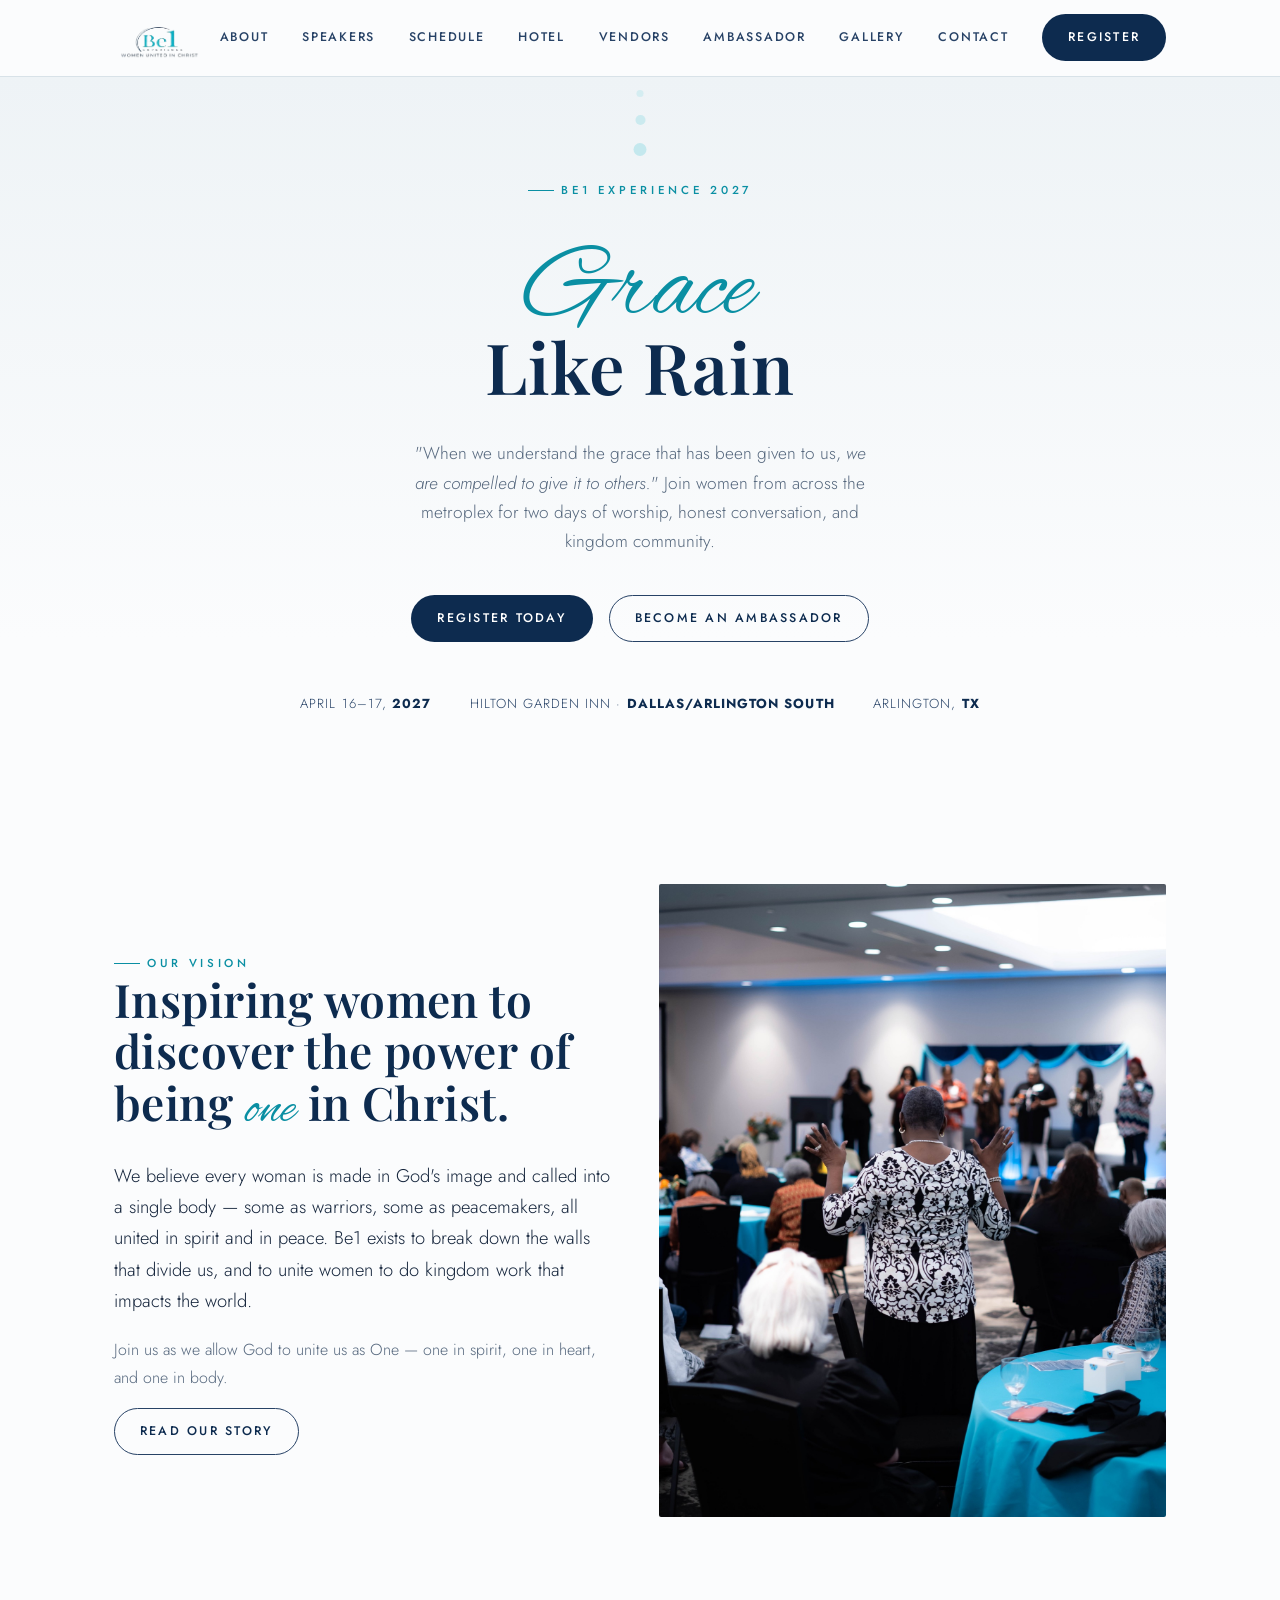
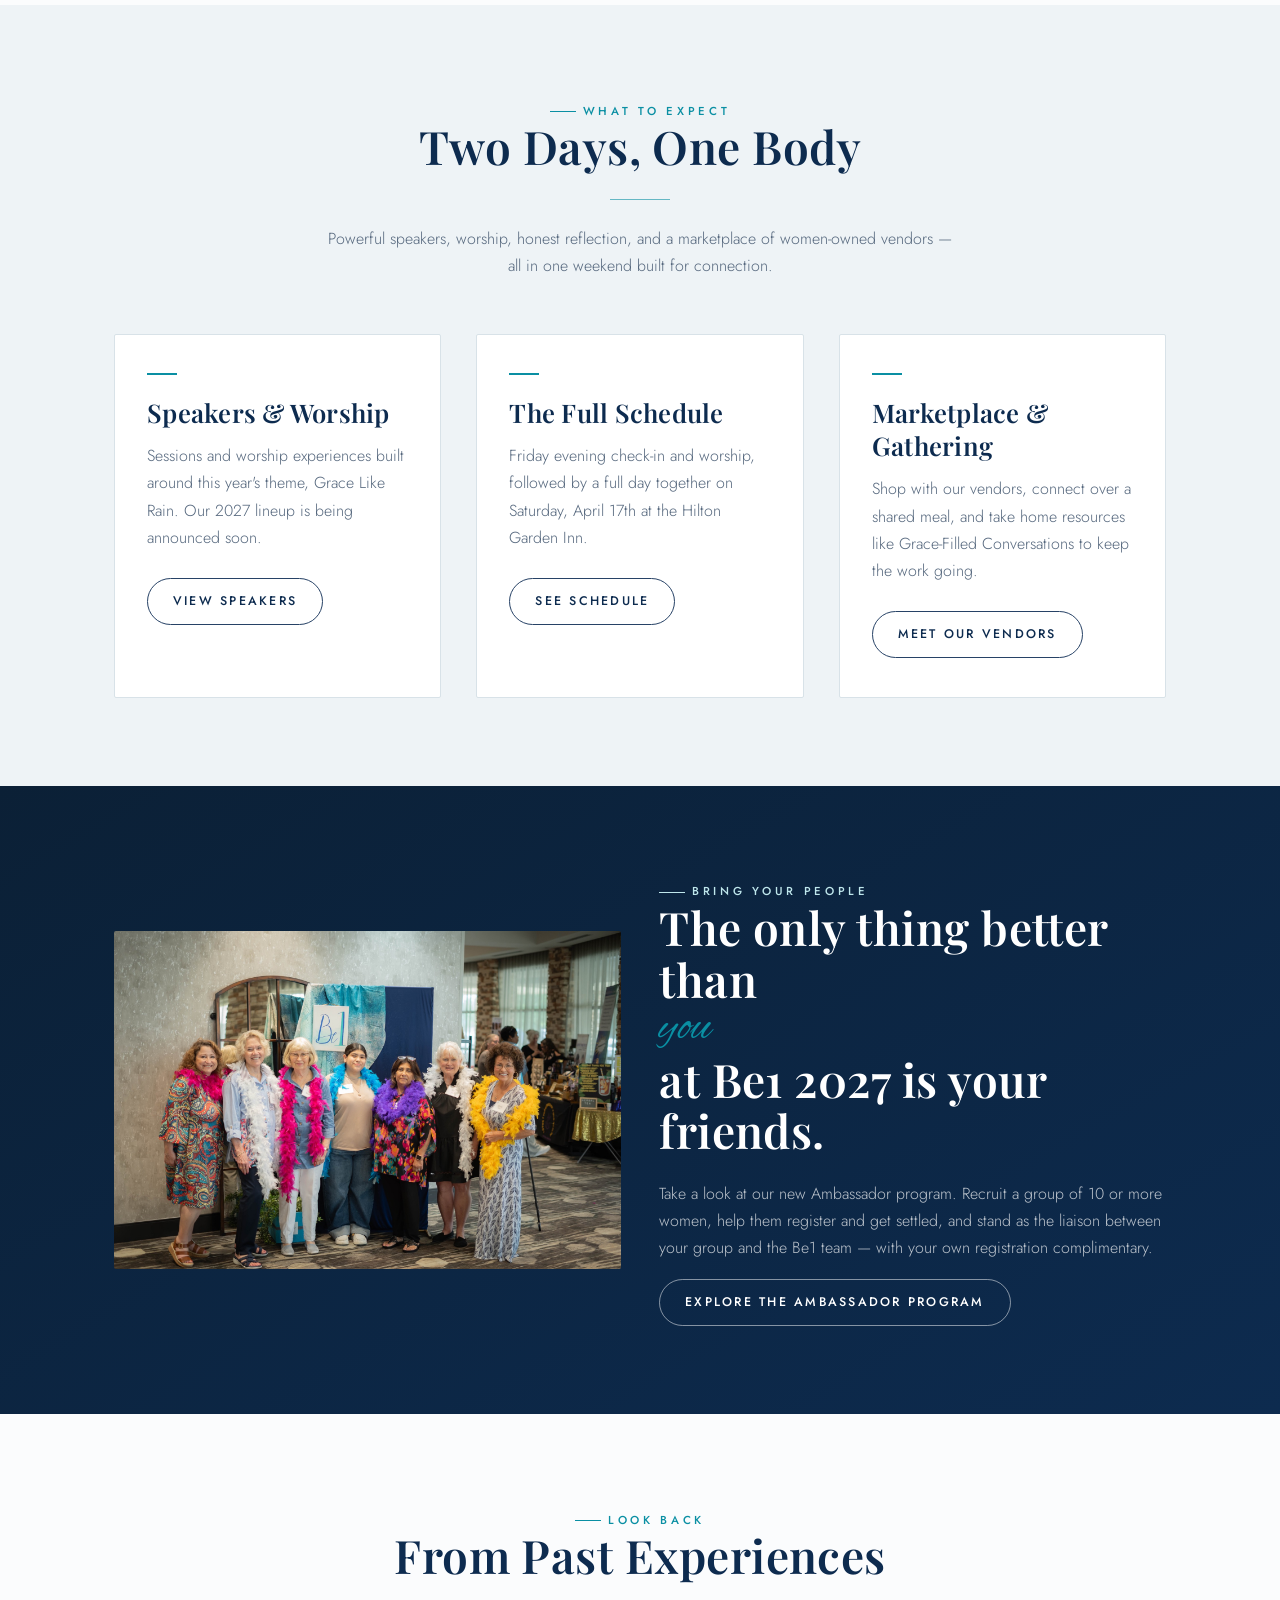
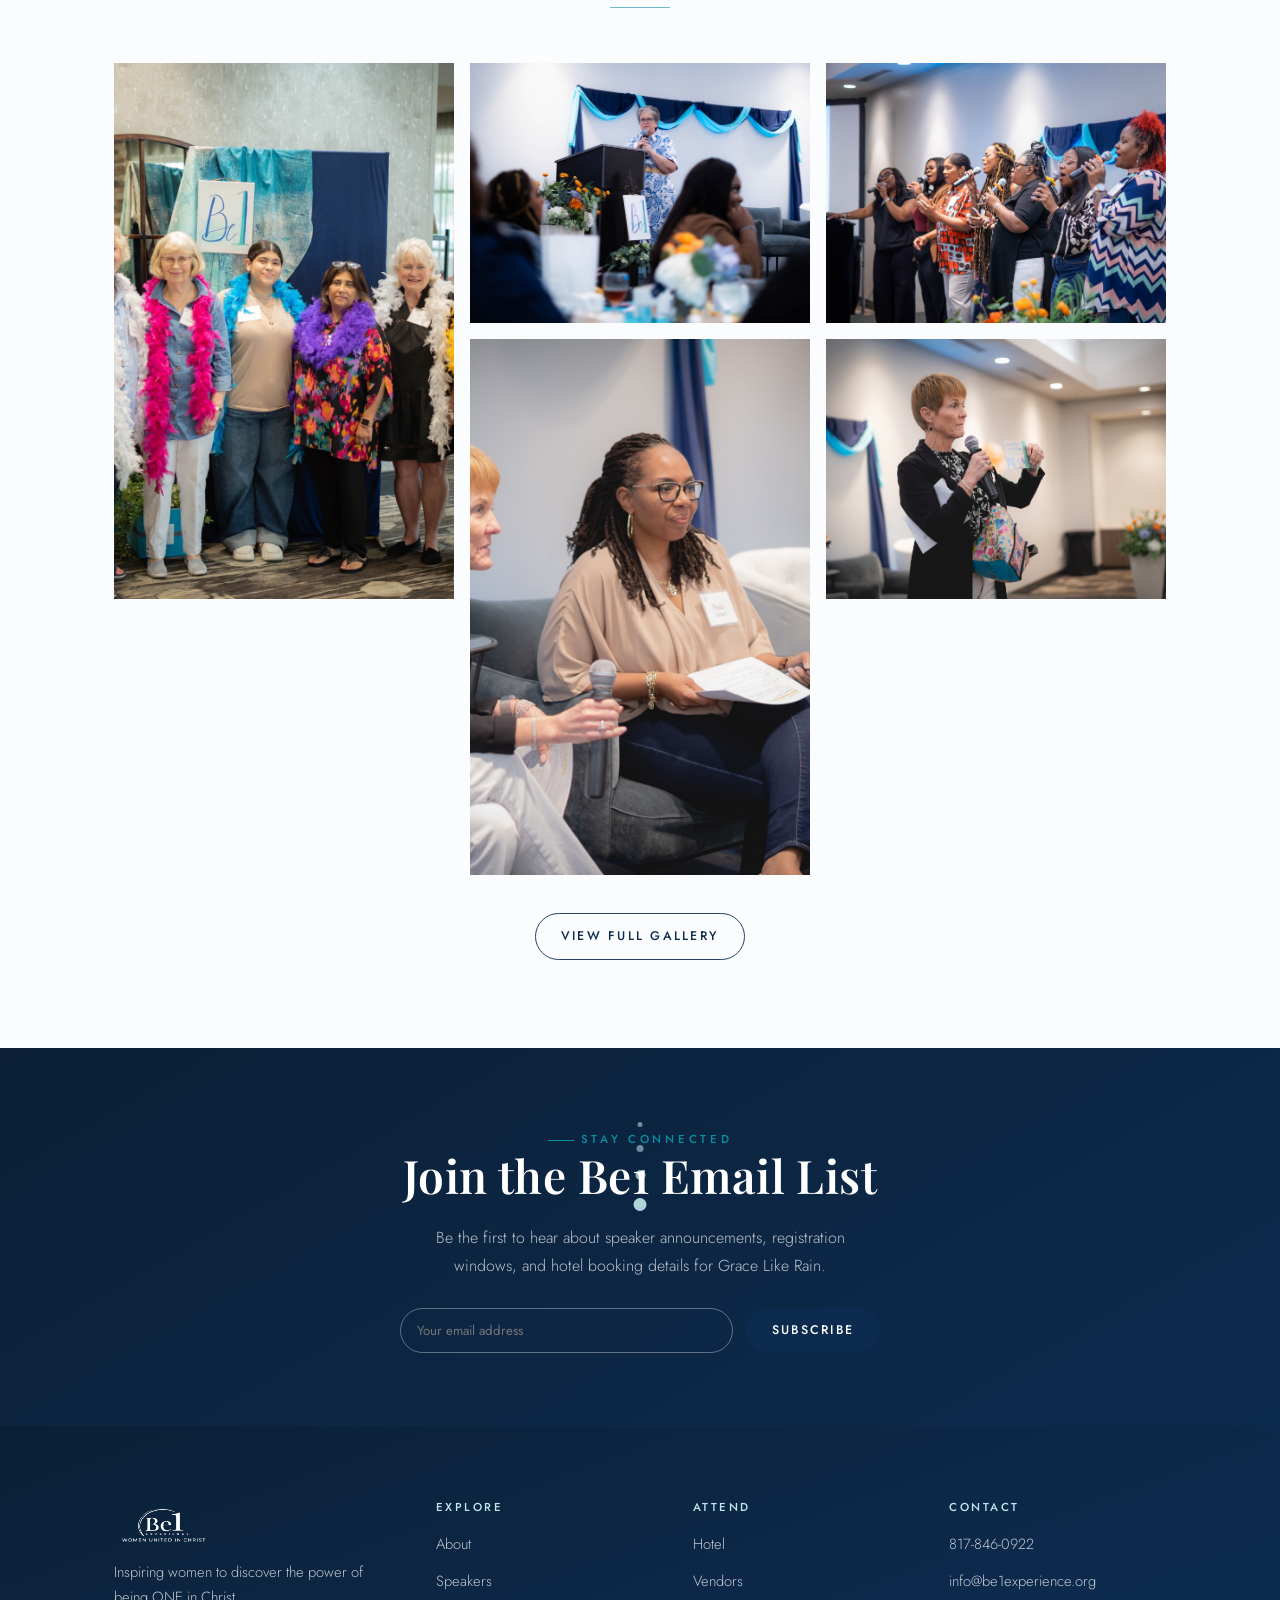
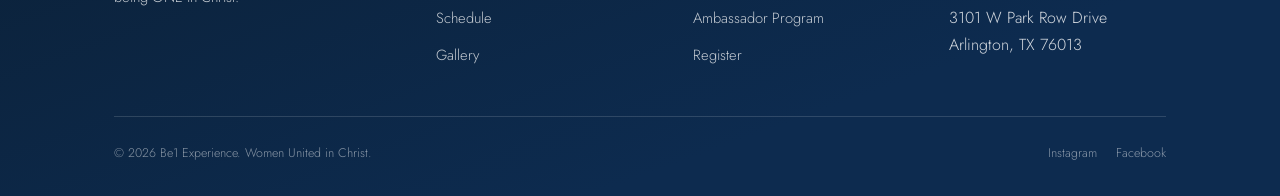
==== index.html @ f50202e0 "Initial commit: Be1 website" ====
<!doctype html>
<html lang="en">
<head>
<meta charset="UTF-8">
<meta name="viewport" content="width=device-width, initial-scale=1">
<title>Be1 Experience 2027 — Grace Like Rain</title>
<meta name="description" content="Be1 Experience 2027: Grace Like Rain. April 16–17, 2027 at the Hilton Garden Inn Dallas/Arlington South. Inspiring women to discover the power of being ONE in Christ.">
<link rel="icon" href="assets/images/logo.png">
<link rel="stylesheet" href="css/style.css">
</head>
<body>

<header class="site-header">
  <div class="container">
    <a href="index.html" class="brand" aria-label="Be1 Experience home">
      <img src="assets/images/logo.png" alt="Be1 Experience — Women United in Christ">
    </a>
    <nav class="nav">
      <a href="about.html">About</a>
      <a href="speakers.html">Speakers</a>
      <a href="schedule.html">Schedule</a>
      <a href="hotel.html">Hotel</a>
      <a href="vendors.html">Vendors</a>
      <a href="ambassador.html">Ambassador</a>
      <a href="gallery.html">Gallery</a>
      <a href="contact.html">Contact</a>
      <a href="register.html" class="btn btn-primary">Register</a>
    </nav>
    <button class="nav-toggle" aria-label="Toggle menu" aria-expanded="false"><span></span><span></span><span></span></button>
  </div>
</header>

<main>

  <!-- HERO -->
  <section class="hero">
    <div class="droplets"><span></span><span></span><span></span><span></span></div>
    <div class="container">
      <div class="hero-eyebrow-wrap"><span class="eyebrow">Be1 Experience 2027</span></div>
      <h1><span class="script">Grace</span>Like Rain</h1>
      <p class="hero-sub">"When we understand the grace that has been given to us, <em>we are compelled to give it to others.</em>" Join women from across the metroplex for two days of worship, honest conversation, and kingdom community.</p>
      <div class="hero-actions">
        <a href="register.html" class="btn btn-primary">Register Today</a>
        <a href="ambassador.html" class="btn btn-outline">Become an Ambassador</a>
      </div>
      <div class="hero-meta">
        <span>April 16&ndash;17, <strong>2027</strong></span>
        <span>Hilton Garden Inn &middot; <strong>Dallas/Arlington South</strong></span>
        <span>Arlington, <strong>TX</strong></span>
      </div>
    </div>
  </section>

  <!-- VISION -->
  <section>
    <div class="container">
      <div class="grid-2" style="align-items:center;">
        <div class="reveal">
          <span class="eyebrow">Our Vision</span>
          <h2>Inspiring women to discover the power of being <span class="script" style="display:inline;font-size:1.15em;">one</span> in Christ.</h2>
          <p class="lede">We believe every woman is made in God's image and called into a single body &mdash; some as warriors, some as peacemakers, all united in spirit and in peace. Be1 exists to break down the walls that divide us, and to unite women to do kingdom work that impacts the world.</p>
          <p>Join us as we allow God to unite us as One &mdash; one in spirit, one in heart, and one in body.</p>
          <a href="about.html" class="btn btn-outline">Read Our Story</a>
        </div>
        <div class="reveal">
          <img src="assets/images/gathering-04.jpg" alt="Women raising hands in worship at a past Be1 Experience gathering" style="border-radius:2px;">
        </div>
      </div>
    </div>
  </section>

  <!-- EVENT TEASER -->
  <section class="section-alt">
    <div class="container">
      <div class="section-head reveal">
        <span class="eyebrow">What to Expect</span>
        <h2>Two Days, One Body</h2>
        <div class="divider"></div>
        <p>Powerful speakers, worship, honest reflection, and a marketplace of women-owned vendors &mdash; all in one weekend built for connection.</p>
      </div>
      <div class="grid-3">
        <div class="card reveal">          <h3>Speakers &amp; Worship</h3>
          <p>Sessions and worship experiences built around this year's theme, Grace Like Rain. Our 2027 lineup is being announced soon.</p>
          <a href="speakers.html" class="btn btn-outline" style="margin-top:0.6rem;">View Speakers</a>
        </div>
        <div class="card reveal">          <h3>The Full Schedule</h3>
          <p>Friday evening check-in and worship, followed by a full day together on Saturday, April 17th at the Hilton Garden Inn.</p>
          <a href="schedule.html" class="btn btn-outline" style="margin-top:0.6rem;">See Schedule</a>
        </div>
        <div class="card reveal">          <h3>Marketplace &amp; Gathering</h3>
          <p>Shop with our vendors, connect over a shared meal, and take home resources like Grace-Filled Conversations to keep the work going.</p>
          <a href="vendors.html" class="btn btn-outline" style="margin-top:0.6rem;">Meet Our Vendors</a>
        </div>
      </div>
    </div>
  </section>

  <!-- AMBASSADOR PROMO -->
  <section class="section-navy">
    <div class="container">
      <div class="grid-2" style="align-items:center;">
        <div class="reveal">
          <img src="assets/images/gathering-01.jpg" alt="Group of women celebrating together at a past Be1 Experience" style="border-radius:2px;">
        </div>
        <div class="reveal">
          <span class="eyebrow">Bring Your People</span>
          <h2>The only thing better than <span class="script" style="font-size:1.05em;">you</span> at Be1 2027 is your friends.</h2>
          <p>Take a look at our new Ambassador program. Recruit a group of 10 or more women, help them register and get settled, and stand as the liaison between your group and the Be1 team &mdash; with your own registration complimentary.</p>
          <a href="ambassador.html" class="btn btn-ghost-light">Explore the Ambassador Program</a>
        </div>
      </div>
    </div>
  </section>

  <!-- GALLERY TEASER -->
  <section>
    <div class="container">
      <div class="section-head reveal">
        <span class="eyebrow">Look Back</span>
        <h2>From Past Experiences</h2>
        <div class="divider"></div>
      </div>
      <div class="gallery-grid reveal">
        <figure class="tall"><img src="assets/images/gathering-01.jpg" alt="Group of women at a past Be1 Experience vendor market"></figure>
        <figure><img src="assets/images/gathering-02.jpg" alt="Speaker addressing guests at a past Be1 Experience"></figure>
        <figure><img src="assets/images/gathering-03.jpg" alt="Worship team singing at a past Be1 Experience"></figure>
        <figure class="tall"><img src="assets/images/gathering-05.jpg" alt="Panel conversation at a past Be1 Experience"></figure>
        <figure><img src="assets/images/gathering-06.jpg" alt="Attendee raising her hand in worship at a past Be1 Experience"></figure>
      </div>
      <div style="text-align:center;margin-top:2.4rem;">
        <a href="gallery.html" class="btn btn-outline">View Full Gallery</a>
      </div>
    </div>
  </section>

  <!-- EMAIL SIGNUP / CTA -->
  <section class="cta-banner">
    <div class="droplets"><span></span><span></span><span></span><span></span></div>
    <div class="container-narrow" style="position:relative;z-index:1;">
      <span class="eyebrow" style="justify-content:center;">Stay Connected</span>
      <h2>Join the Be1 Email List</h2>
      <p>Be the first to hear about speaker announcements, registration windows, and hotel booking details for Grace Like Rain.</p>
      <form onsubmit="return false;" style="display:flex;gap:0.8rem;justify-content:center;flex-wrap:wrap;max-width:480px;margin:0 auto;">
        <input type="email" required placeholder="Your email address" style="flex:1;min-width:220px;padding:0.9em 1.2em;border-radius:999px;border:1px solid rgba(255,255,255,0.35);background:transparent;color:#fff;font-family:var(--font-sans);">
        <button type="submit" class="btn btn-primary">Subscribe</button>
      </form>
    </div>
  </section>

</main>

<footer class="site-footer">
  <div class="container">
    <div class="footer-grid">
      <div class="footer-brand">
        <img src="assets/images/logo.png" alt="Be1 Experience">
        <p>Inspiring women to discover the power of being ONE in Christ.</p>
      </div>
      <div>
        <h4>Explore</h4>
        <ul>
          <li><a href="about.html">About</a></li>
          <li><a href="speakers.html">Speakers</a></li>
          <li><a href="schedule.html">Schedule</a></li>
          <li><a href="gallery.html">Gallery</a></li>
        </ul>
      </div>
      <div>
        <h4>Attend</h4>
        <ul>
          <li><a href="hotel.html">Hotel</a></li>
          <li><a href="vendors.html">Vendors</a></li>
          <li><a href="ambassador.html">Ambassador Program</a></li>
          <li><a href="register.html">Register</a></li>
        </ul>
      </div>
      <div>
        <h4>Contact</h4>
        <ul>
          <li><a href="tel:8178460922">817-846-0922</a></li>
          <li><a href="mailto:info@be1experience.org">info@be1experience.org</a></li>
          <li>3101 W Park Row Drive<br>Arlington, TX 76013</li>
        </ul>
      </div>
    </div>
    <div class="footer-bottom">
      <span>&copy; 2026 Be1 Experience. Women United in Christ.</span>
      <div class="footer-social">
        <a href="https://instagram.com/be1_experience" target="_blank" rel="noopener">Instagram</a>
        <a href="https://facebook.com/be1experience" target="_blank" rel="noopener">Facebook</a>
      </div>
    </div>
  </div>
</footer>
<script src="js/main.js"></script>
</body>
</html>
---- css/style.css ----
/* ============================================================
   Be1 Experience — Design System
   Palette sampled from the Be1 logo (teal) and the "Grace Like
   Rain" 2027 poster (deep navy, mist blue). Typography pairs a
   brush script (poster's "Grace") with a high-contrast serif
   ("RAIN") and a light geometric sans for nav/body copy.
   ============================================================ */

@import url('https://fonts.googleapis.com/css2?family=Alex+Brush&family=Playfair+Display:ital,wght@0,500;0,600;0,700;1,500;1,600&family=Jost:wght@300;400;500;600&display=swap');

:root {
  /* Color tokens */
  --navy-deep:   #0B2036;
  --navy:        #0D2B4F;
  --navy-soft:   #274266;
  --teal:        #0DACC2;
  --teal-deep:   #0A8FA3;
  --teal-mist:   #BFE7EC;
  --mist:        #EEF3F6;
  --mist-alt:    #E3ECEF;
  --paper:       #FBFCFD;
  --ink:         #14243B;
  --ink-soft:    #55677D;
  --line:        #D8E2E8;
  --white:       #FFFFFF;

  /* Type */
  --font-script: 'Alex Brush', cursive;
  --font-serif:  'Playfair Display', serif;
  --font-sans:   'Jost', sans-serif;

  /* Rhythm */
  --edge: clamp(1.5rem, 5vw, 5rem);
  --radius: 2px;
}

*, *::before, *::after { box-sizing: border-box; }
html { scroll-behavior: smooth; }

html, body { max-width: 100%; overflow-x: hidden; }

body {
  margin: 0;
  background: var(--paper);
  color: var(--ink);
  font-family: var(--font-sans);
  font-weight: 300;
  font-size: 16px;
  line-height: 1.7;
  -webkit-font-smoothing: antialiased;
}

p, .hero-sub, .hero-meta span, h1, h2, h3 { overflow-wrap: break-word; }

img { max-width: 100%; display: block; }
a { color: inherit; text-decoration: none; }

h1, h2, h3, h4 {
  font-family: var(--font-serif);
  font-weight: 600;
  color: var(--navy);
  margin: 0 0 0.5em;
  letter-spacing: 0.01em;
}

h1 { font-size: clamp(2.6rem, 5.5vw, 4.4rem); line-height: 1.05; }
h2 { font-size: clamp(2rem, 3.6vw, 3rem); line-height: 1.12; }
h3 { font-size: clamp(1.35rem, 2vw, 1.7rem); line-height: 1.3; }

p { margin: 0 0 1.1em; color: var(--ink-soft); }
p.lede { font-size: 1.15rem; color: var(--ink); }

.script {
  font-family: var(--font-script);
  color: var(--teal-deep);
  font-weight: 400;
  line-height: 1;
  display: block;
}

.eyebrow {
  font-family: var(--font-sans);
  font-size: 0.72rem;
  letter-spacing: 0.32em;
  text-transform: uppercase;
  color: var(--teal-deep);
  font-weight: 500;
  display: inline-flex;
  align-items: center;
  gap: 0.6em;
}
.eyebrow::before {
  content: '';
  width: 26px;
  height: 1px;
  background: var(--teal-deep);
  display: inline-block;
}

.container {
  max-width: 1180px;
  margin: 0 auto;
  padding-left: var(--edge);
  padding-right: var(--edge);
}

.container-narrow {
  max-width: 760px;
  margin: 0 auto;
  padding-left: var(--edge);
  padding-right: var(--edge);
}

/* ---------- Buttons ---------- */
.btn {
  display: inline-flex;
  align-items: center;
  gap: 0.5em;
  font-family: var(--font-sans);
  font-size: 0.78rem;
  letter-spacing: 0.18em;
  text-transform: uppercase;
  font-weight: 500;
  padding: 0.95em 2em;
  border-radius: 999px;
  border: 1px solid transparent;
  cursor: pointer;
  transition: background 0.25s ease, color 0.25s ease, border-color 0.25s ease, transform 0.25s ease;
}
.btn-primary {
  background: var(--navy);
  color: var(--white);
}
.btn-primary:hover { background: var(--teal-deep); transform: translateY(-1px); }

.btn-outline {
  background: transparent;
  color: var(--navy);
  border-color: var(--navy-soft);
}
.btn-outline:hover { border-color: var(--teal-deep); color: var(--teal-deep); }

.btn-ghost-light {
  background: transparent;
  color: var(--white);
  border-color: rgba(255,255,255,0.5);
}
.btn-ghost-light:hover { border-color: var(--teal-mist); color: var(--teal-mist); }

/* ---------- Header / Nav ---------- */
.site-header {
  position: sticky;
  top: 0;
  z-index: 100;
  background: var(--paper);
  border-bottom: 1px solid var(--line);
}
.site-header .container {
  display: flex;
  align-items: center;
  justify-content: space-between;
  padding-top: 0.9rem;
  padding-bottom: 0.9rem;
}
.brand {
  display: flex;
  align-items: center;
  gap: 0.6rem;
}
.brand img { height: 42px; width: auto; }

.nav {
  display: flex;
  align-items: center;
  gap: 2.1rem;
}
.nav a:not(.btn) {
  font-size: 0.78rem;
  letter-spacing: 0.14em;
  text-transform: uppercase;
  color: var(--navy-soft);
  font-weight: 500;
  position: relative;
  padding: 0.3em 0;
}
.nav a:not(.btn)::after {
  content: '';
  position: absolute;
  left: 0; right: 100%;
  bottom: -2px;
  height: 1px;
  background: var(--teal-deep);
  transition: right 0.25s ease;
}
.nav a:not(.btn):hover::after,
.nav a.active::after { right: 0; }
.nav a.active { color: var(--navy); }

.nav-toggle {
  display: none;
  flex-direction: column;
  gap: 5px;
  background: none;
  border: none;
  cursor: pointer;
  padding: 0.4rem;
}
.nav-toggle span { width: 24px; height: 1.5px; background: var(--navy); }

/* ---------- Footer ---------- */
.site-footer {
  background: linear-gradient(160deg, var(--navy-deep), var(--navy) 70%);
  color: rgba(255,255,255,0.82);
  padding: 4.5rem 0 2rem;
  position: relative;
  overflow: hidden;
}
.footer-grid {
  display: grid;
  grid-template-columns: 1.3fr 1fr 1fr 1fr;
  gap: 2.5rem;
  padding-bottom: 3rem;
  border-bottom: 1px solid rgba(255,255,255,0.14);
}
.footer-grid h4 {
  color: var(--teal-mist);
  font-family: var(--font-sans);
  font-size: 0.72rem;
  letter-spacing: 0.22em;
  text-transform: uppercase;
  font-weight: 500;
  margin-bottom: 1.1em;
}
.footer-grid p, .footer-grid a { color: rgba(255,255,255,0.75); font-size: 0.92rem; }
.footer-grid ul { list-style: none; margin: 0; padding: 0; display: flex; flex-direction: column; gap: 0.6em; }
.footer-grid a:hover { color: var(--teal-mist); }
.footer-brand img { height: 46px; margin-bottom: 1rem; filter: brightness(0) invert(1); }
.footer-brand p { max-width: 30ch; }
.footer-bottom {
  display: flex;
  justify-content: space-between;
  align-items: center;
  padding-top: 1.6rem;
  font-size: 0.78rem;
  color: rgba(255,255,255,0.5);
  flex-wrap: wrap;
  gap: 1rem;
}
.footer-social { display: flex; gap: 1.2rem; }

/* ---------- Droplet motif (signature element) ---------- */
.droplets {
  position: absolute;
  left: 50%;
  transform: translateX(-50%);
  display: flex;
  flex-direction: column;
  align-items: center;
  gap: 0;
  pointer-events: none;
  z-index: 0;
}
.droplets span {
  width: 8px; height: 8px;
  border-radius: 50%;
  background: var(--teal-mist);
  opacity: 0.55;
  margin-bottom: 18px;
  animation: drip 3.2s ease-in-out infinite;
}
.droplets span:nth-child(1){ width:5px; height:5px; animation-delay: 0s; }
.droplets span:nth-child(2){ width:7px; height:7px; animation-delay: 0.4s; }
.droplets span:nth-child(3){ width:10px; height:10px; opacity:0.75; animation-delay: 0.8s; }
.droplets span:nth-child(4){ width:13px; height:13px; opacity:0.9; animation-delay: 1.2s; }

@keyframes drip {
  0%, 100% { transform: translateY(0); opacity: 0.3; }
  50% { transform: translateY(6px); opacity: 0.85; }
}

.ripple {
  position: absolute;
  border: 1px solid var(--teal-mist);
  border-radius: 50%;
  opacity: 0.5;
}

/* ---------- Hero ---------- */
.hero {
  position: relative;
  background: linear-gradient(180deg, var(--mist) 0%, var(--paper) 78%);
  padding: 6.5rem 0 5rem;
  text-align: center;
  overflow: hidden;
}
.hero .droplets { top: -10px; }
.hero-eyebrow-wrap { display: flex; justify-content: center; margin-bottom: 2.4rem; position: relative; z-index: 1; }
.hero h1 { position: relative; z-index: 1; }
.hero .script { font-size: clamp(3.6rem, 9vw, 6.5rem); margin-bottom: -0.12em; }
.hero-sub { max-width: min(46ch, 100%); width: 100%; margin: 1.6rem auto 0; font-size: 1.08rem; position: relative; z-index: 1; }
.hero-actions { display: flex; justify-content: center; gap: 1rem; margin-top: 2.4rem; flex-wrap: wrap; position: relative; z-index: 1; }
.hero-meta {
  margin-top: 3.2rem;
  display: flex;
  justify-content: center;
  gap: 2.4rem;
  flex-wrap: wrap;
  font-size: 0.82rem;
  letter-spacing: 0.08em;
  text-transform: uppercase;
  color: var(--navy-soft);
  position: relative;
  z-index: 1;
  max-width: 100%;
}
.hero-meta span { min-width: 0; max-width: 100%; }
.hero-meta strong { color: var(--navy); }

/* Page (non-home) hero, shorter */
.page-hero {
  position: relative;
  background: linear-gradient(180deg, var(--mist) 0%, var(--paper) 100%);
  padding: 5rem 0 3.4rem;
  text-align: center;
  overflow: hidden;
}
.page-hero h1 { position: relative; z-index: 1; }
.page-hero .eyebrow { position: relative; z-index: 1; margin-bottom: 1.2rem; }
.page-hero p { position: relative; z-index: 1; max-width: 56ch; margin: 1rem auto 0; }

/* ---------- Section rhythm ---------- */
section { padding: 5.5rem 0; }
.section-alt { background: var(--mist); }
.section-navy {
  background: linear-gradient(150deg, var(--navy-deep), var(--navy));
  color: rgba(255,255,255,0.86);
}
.section-navy h2, .section-navy h3 { color: var(--white); }
.section-navy p { color: rgba(255,255,255,0.72); }
.section-navy .eyebrow { color: var(--teal-mist); }
.section-navy .eyebrow::before { background: var(--teal-mist); }

.section-head { text-align: center; max-width: 640px; margin: 0 auto 3.4rem; }
.section-head.left { text-align: left; margin-left: 0; }

.divider {
  width: 60px;
  height: 1px;
  background: var(--teal-deep);
  margin: 1.6rem auto;
  opacity: 0.6;
}
.section-head.left .divider { margin-left: 0; }

/* ---------- Cards / grids ---------- */
.grid-3 { display: grid; grid-template-columns: repeat(3, 1fr); gap: 2.2rem; }
.grid-2 { display: grid; grid-template-columns: repeat(2, 1fr); gap: 2.4rem; }
.grid-4 { display: grid; grid-template-columns: repeat(4, 1fr); gap: 1.8rem; }

.card {
  background: var(--white);
  border: 1px solid var(--line);
  padding: 2.4rem 2rem;
  border-radius: var(--radius);
  position: relative;
}
.card::before {
  content: '';
  display: block;
  width: 30px;
  height: 2px;
  background: var(--teal-deep);
  margin-bottom: 1.3rem;
}

.team-card { text-align: center; }
.team-card .avatar {
  width: 96px; height: 96px;
  border-radius: 50%;
  background: var(--mist-alt);
  border: 1px solid var(--line);
  margin: 0 auto 1.1rem;
  display: flex;
  align-items: center;
  justify-content: center;
  font-family: var(--font-serif);
  font-style: italic;
  font-size: 1.6rem;
  color: var(--teal-deep);
}
.team-card h3 { margin-bottom: 0.15em; font-size: 1.15rem; }
.team-card .role { font-size: 0.78rem; letter-spacing: 0.1em; text-transform: uppercase; color: var(--teal-deep); }

/* ---------- Timeline / schedule ---------- */
.day-block { margin-bottom: 3.6rem; }
.day-block:last-child { margin-bottom: 0; }
.day-label {
  display: flex; align-items: baseline; gap: 1rem; margin-bottom: 1.8rem;
}
.day-label .script { font-size: 2.6rem; }
.day-label span.date { color: var(--ink-soft); font-size: 0.85rem; letter-spacing: 0.1em; text-transform: uppercase; }

.timeline { border-left: 1px solid var(--line); padding-left: 2.2rem; display: flex; flex-direction: column; gap: 1.9rem; }
.timeline-item { position: relative; }
.timeline-item::before {
  content: '';
  position: absolute;
  left: -2.51rem;
  top: 0.35rem;
  width: 9px; height: 9px;
  border-radius: 50%;
  background: var(--teal);
  box-shadow: 0 0 0 4px var(--paper);
}
.timeline-item time {
  display: block;
  font-size: 0.78rem;
  letter-spacing: 0.12em;
  text-transform: uppercase;
  color: var(--teal-deep);
  margin-bottom: 0.3em;
}
.timeline-item h3 { margin-bottom: 0.2em; font-size: 1.2rem; }

/* ---------- Quote block ---------- */
.quote-block {
  max-width: 760px;
  margin: 0 auto;
  text-align: center;
}
.quote-block blockquote {
  font-family: var(--font-serif);
  font-style: italic;
  font-size: clamp(1.3rem, 2.4vw, 1.7rem);
  color: var(--navy);
  margin: 0 0 1.2rem;
  line-height: 1.5;
}
.quote-block cite { font-size: 0.82rem; letter-spacing: 0.14em; text-transform: uppercase; color: var(--teal-deep); font-style: normal; }

/* ---------- Info / detail rows (hotel, contact) ---------- */
.info-row {
  display: flex;
  gap: 1.4rem;
  padding: 1.6rem 0;
  border-bottom: 1px solid var(--line);
}
.info-row:first-child { padding-top: 0; }
.info-row .icon {
  width: 42px; height: 42px;
  border-radius: 50%;
  border: 1px solid var(--teal-deep);
  color: var(--teal-deep);
  display: flex; align-items: center; justify-content: center;
  flex-shrink: 0;
  font-family: var(--font-serif);
  font-style: italic;
}
.info-row h4 { margin: 0 0 0.25em; font-family: var(--font-sans); font-weight: 500; color: var(--navy); font-size: 0.95rem; letter-spacing: 0.04em; text-transform: uppercase; }
.info-row p { margin: 0; }

/* ---------- Form ---------- */
.form-panel {
  background: var(--white);
  border: 1px solid var(--line);
  padding: 2.8rem;
}
.field { margin-bottom: 1.4rem; display: flex; flex-direction: column; gap: 0.5rem; }
.field label { font-size: 0.74rem; letter-spacing: 0.14em; text-transform: uppercase; color: var(--navy-soft); }
.field input, .field textarea, .field select {
  border: none;
  border-bottom: 1px solid var(--line);
  background: transparent;
  padding: 0.7em 0.1em;
  font-family: var(--font-sans);
  font-size: 1rem;
  color: var(--ink);
  outline: none;
  transition: border-color 0.2s ease;
}
.field input:focus, .field textarea:focus, .field select:focus { border-color: var(--teal-deep); }
.field-row { display: grid; grid-template-columns: 1fr 1fr; gap: 1.4rem; }

/* ---------- Gallery ---------- */
.gallery-grid {
  display: grid;
  grid-template-columns: repeat(3, 1fr);
  gap: 1rem;
  grid-auto-rows: 260px;
}
.gallery-grid img { width: 100%; height: 100%; object-fit: cover; }
.gallery-grid .tall { grid-row: span 2; }
.gallery-grid figure { margin: 0; overflow: hidden; position: relative; }
.gallery-grid figure img { transition: transform 0.6s ease; }
.gallery-grid figure:hover img { transform: scale(1.05); }

.brochure-list { display: flex; flex-direction: column; }
.brochure-row {
  display: flex; align-items: center; justify-content: space-between;
  padding: 1.3rem 0; border-bottom: 1px solid var(--line);
  font-size: 0.95rem;
}
.brochure-row .tag { font-size: 0.7rem; letter-spacing: 0.12em; text-transform: uppercase; color: var(--teal-deep); }

/* ---------- Price / register ---------- */
.price-panel {
  background: var(--navy);
  color: var(--white);
  padding: 3.4rem;
  text-align: center;
  position: relative;
  overflow: hidden;
}
.price-panel .amount { font-family: var(--font-serif); font-size: 4rem; color: var(--white); margin: 0.2rem 0; }
.price-panel .amount sup { font-size: 1.6rem; vertical-align: super; color: var(--teal-mist); }
.price-panel p { color: rgba(255,255,255,0.75); }

/* ---------- CTA banner ---------- */
.cta-banner {
  position: relative;
  padding: 4.6rem 0;
  text-align: center;
  background: linear-gradient(150deg, var(--navy-deep), var(--navy));
  color: var(--white);
  overflow: hidden;
}
.cta-banner h2 { color: var(--white); }
.cta-banner p { color: rgba(255,255,255,0.72); max-width: 50ch; margin: 0 auto 1.8rem; }

/* ---------- Reveal animation ---------- */
.reveal { opacity: 0; transform: translateY(18px); transition: opacity 0.7s ease, transform 0.7s ease; }
.reveal.in { opacity: 1; transform: translateY(0); }

@media (prefers-reduced-motion: reduce) {
  .reveal { opacity: 1; transform: none; transition: none; }
  .droplets span { animation: none; }
}

/* ============================================================
   Responsive
   ============================================================ */
@media (max-width: 1024px) {
  .grid-3 { grid-template-columns: repeat(2, 1fr); }
  .grid-4 { grid-template-columns: repeat(2, 1fr); }
  .footer-grid { grid-template-columns: 1fr 1fr; row-gap: 2.6rem; }
  .gallery-grid { grid-template-columns: repeat(2, 1fr); grid-auto-rows: 220px; }
}

@media (max-width: 820px) {
  .nav { position: fixed; z-index: 200; inset: 68px 0 0 0; background: var(--paper); flex-direction: column; justify-content: flex-start; align-items: flex-start; padding: 2.2rem var(--edge); gap: 1.6rem; transform: translateX(100%); transition: transform 0.35s ease; }
  .nav.open { transform: translateX(0); }
  .nav a:not(.btn) { font-size: 1rem; }
  .nav-toggle { display: flex; }
  .grid-2, .grid-3, .grid-4 { grid-template-columns: 1fr; }
  .field-row { grid-template-columns: 1fr; }
  .footer-grid { grid-template-columns: 1fr; gap: 2.4rem; }
  .footer-bottom { flex-direction: column; align-items: flex-start; }
  .gallery-grid { grid-template-columns: 1fr; grid-auto-rows: 260px; }
  .gallery-grid .tall { grid-row: span 1; }
  .day-label .script { font-size: 2.1rem; }
  section { padding: 3.8rem 0; }
  .hero { padding: 4.2rem 0 3.2rem; }
  .price-panel { padding: 2.4rem 1.6rem; }
}
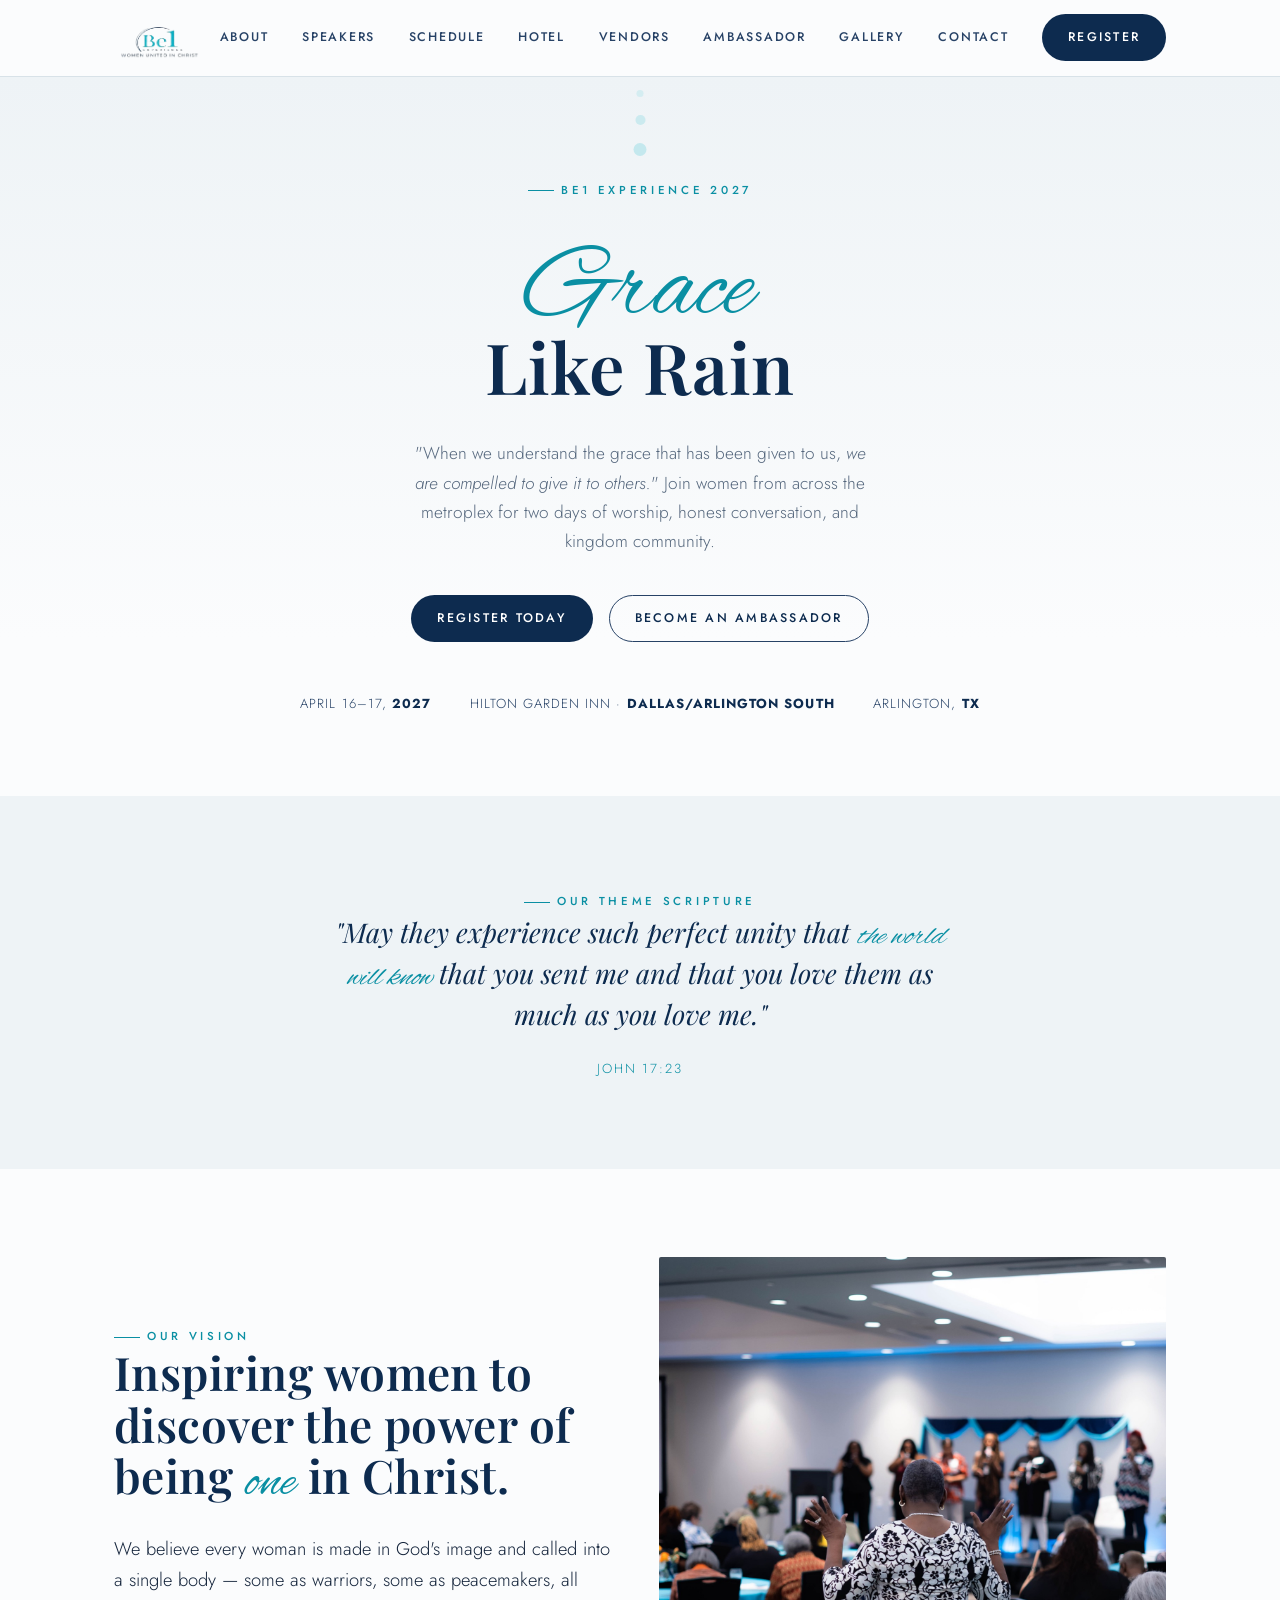
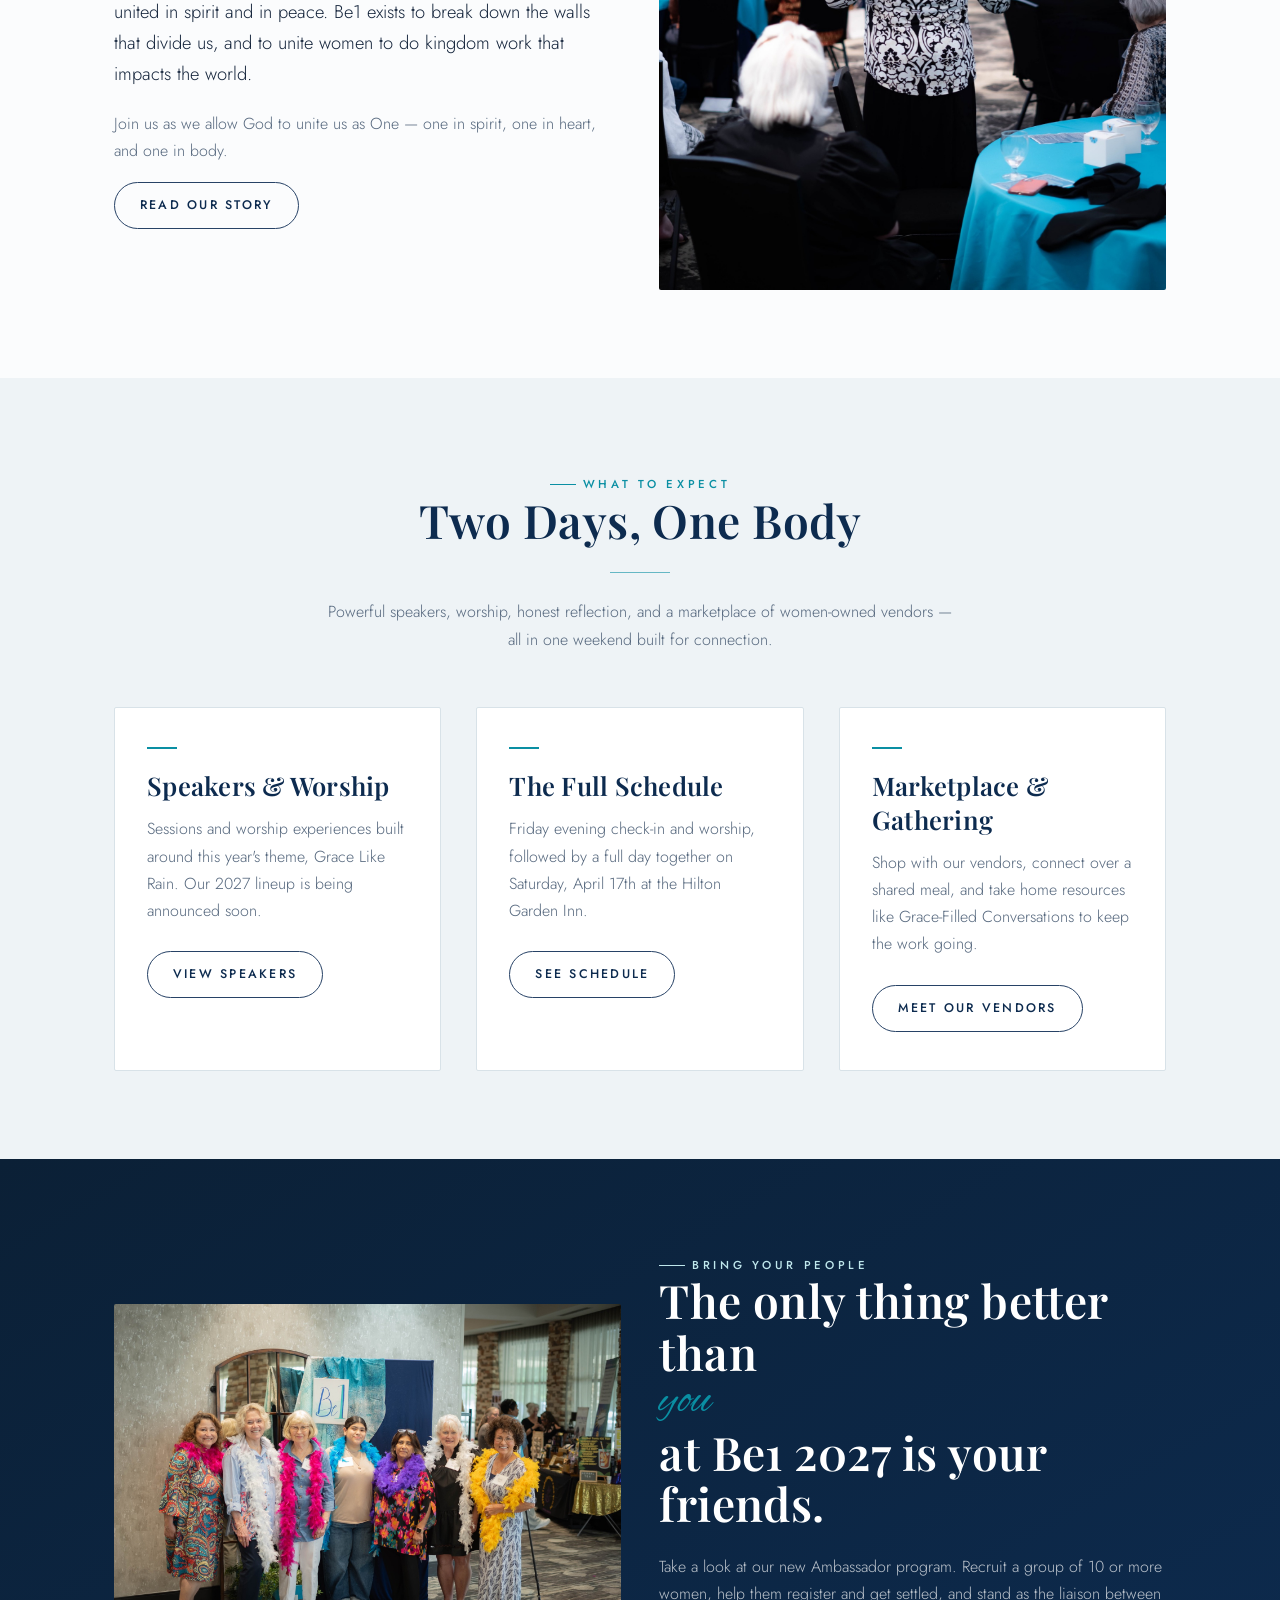
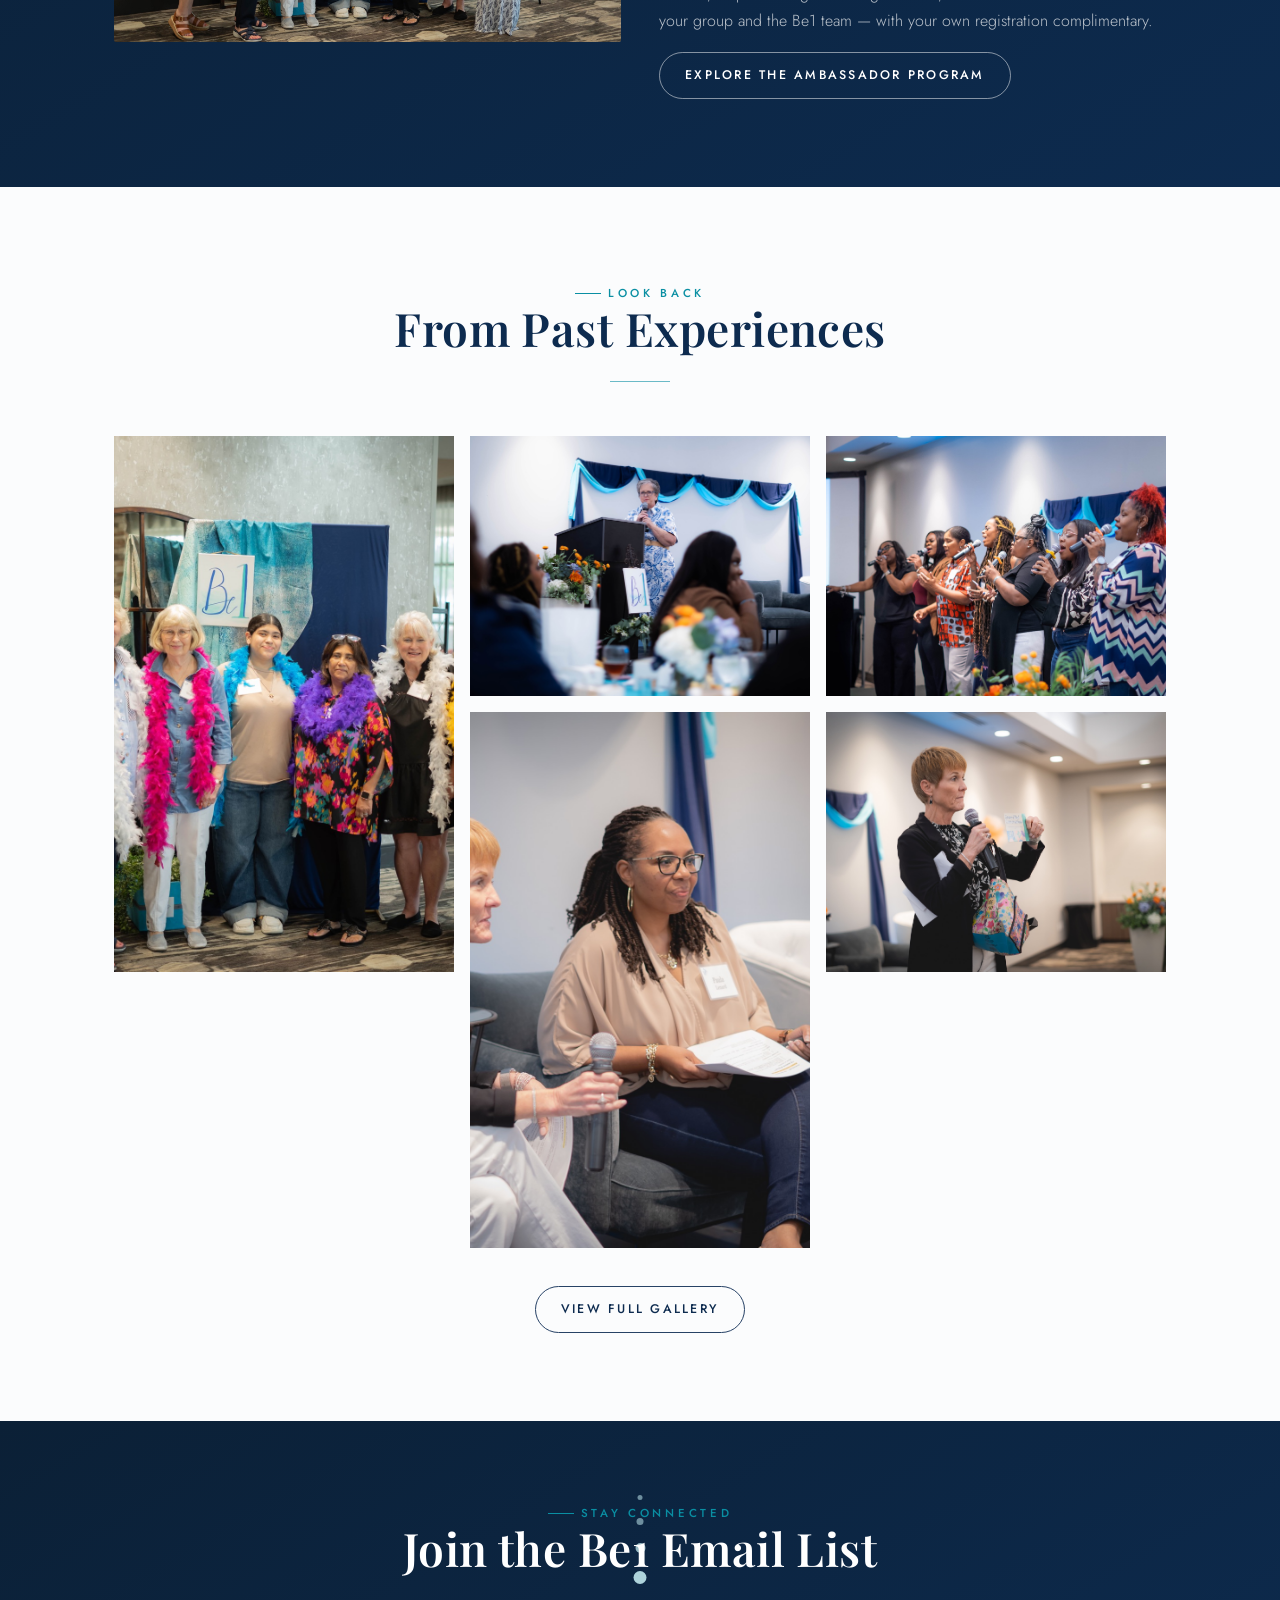
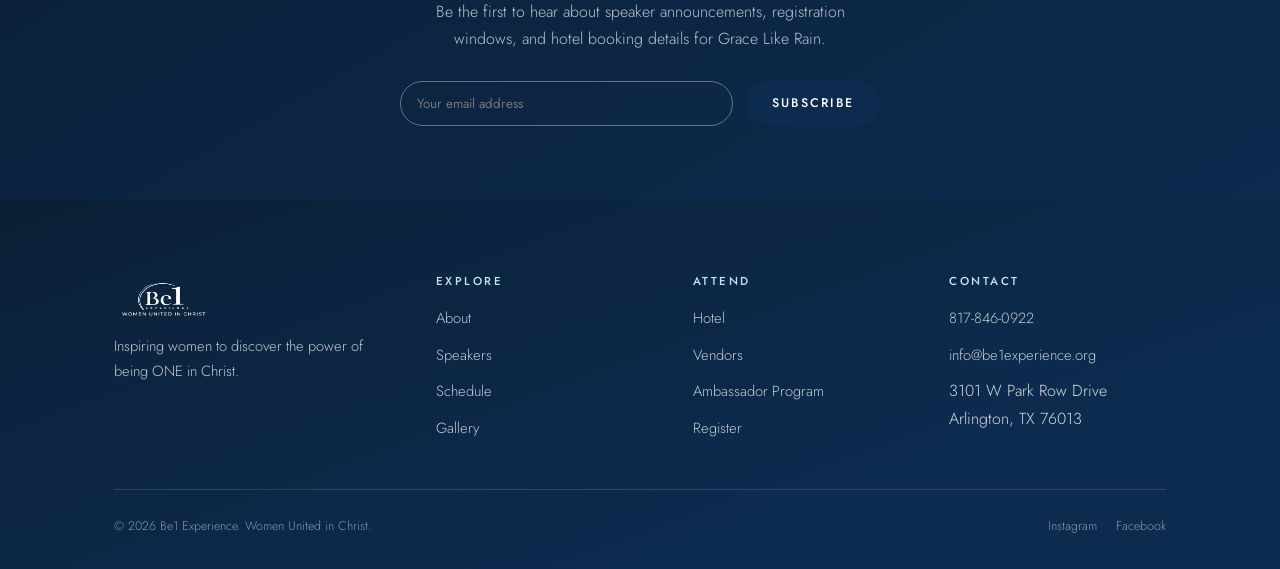
==== commit c7408a7b: "Add theme scripture to homepage and connect registration payment to PayPal" ====
--- a/index.html
+++ b/index.html
@@ -51,6 +51,17 @@
     </div>
   </section>
 
+  <!-- THEME SCRIPTURE -->
+  <section class="section-alt">
+    <div class="container-narrow">
+      <div class="quote-block reveal">
+        <span class="eyebrow" style="justify-content:center;">Our Theme Scripture</span>
+        <blockquote>"May they experience such perfect unity that <span class="script" style="font-size:1.1em;display:inline;">the world will know</span> that you sent me and that you love them as much as you love me."</blockquote>
+        <cite>John 17:23</cite>
+      </div>
+    </div>
+  </section>
+
   <!-- VISION -->
   <section>
     <div class="container">
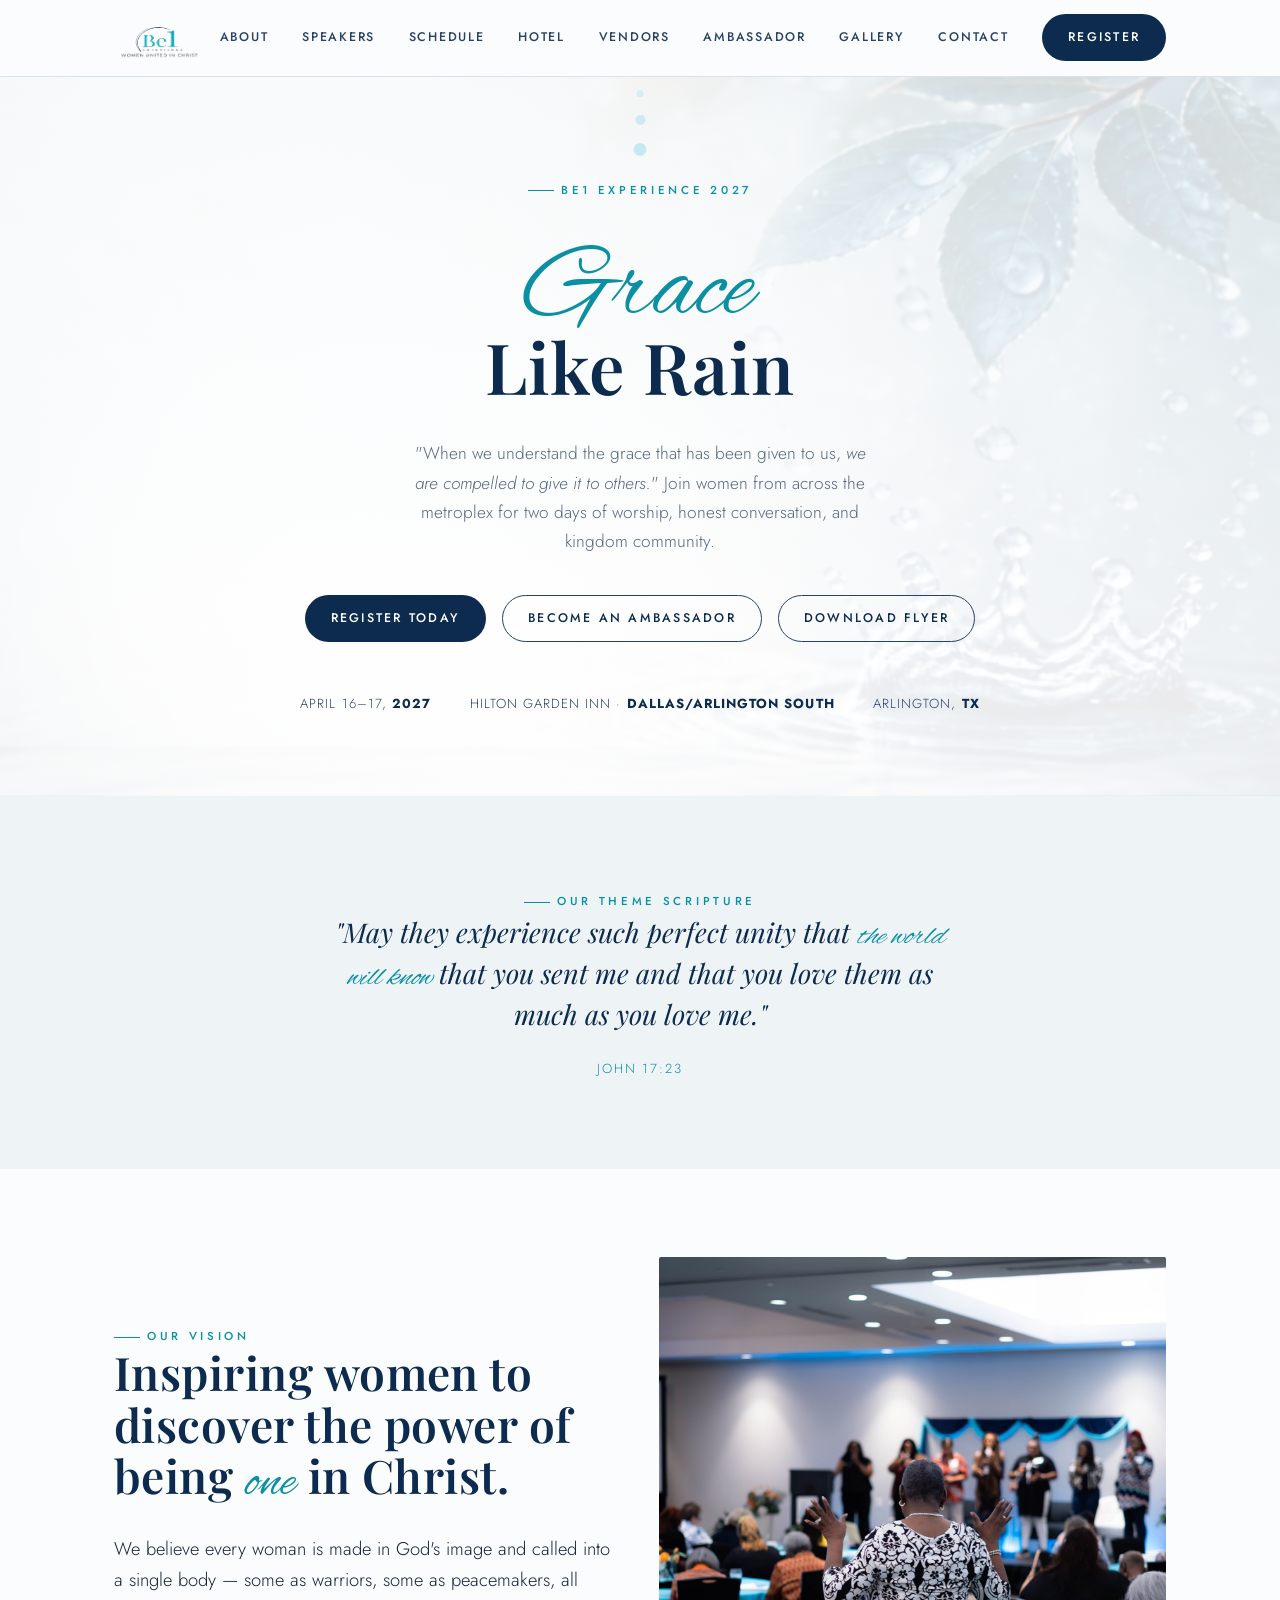
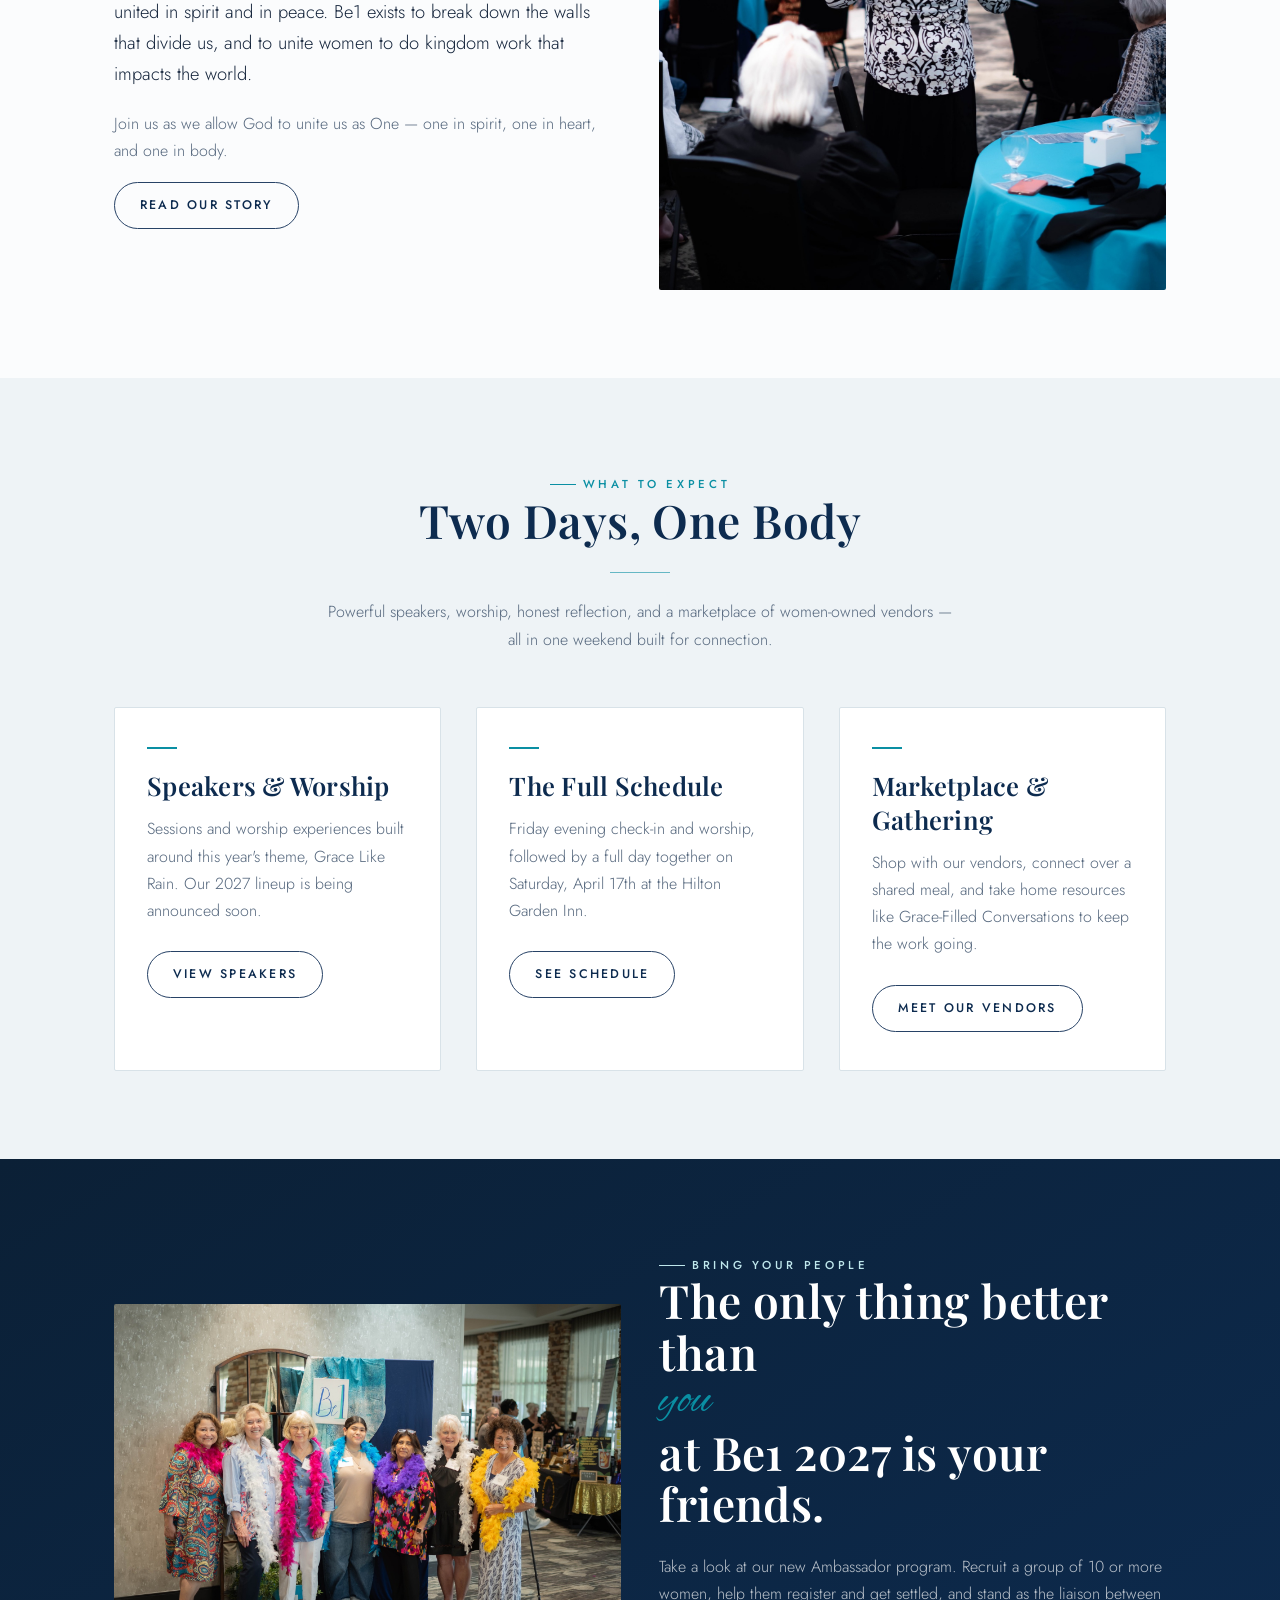
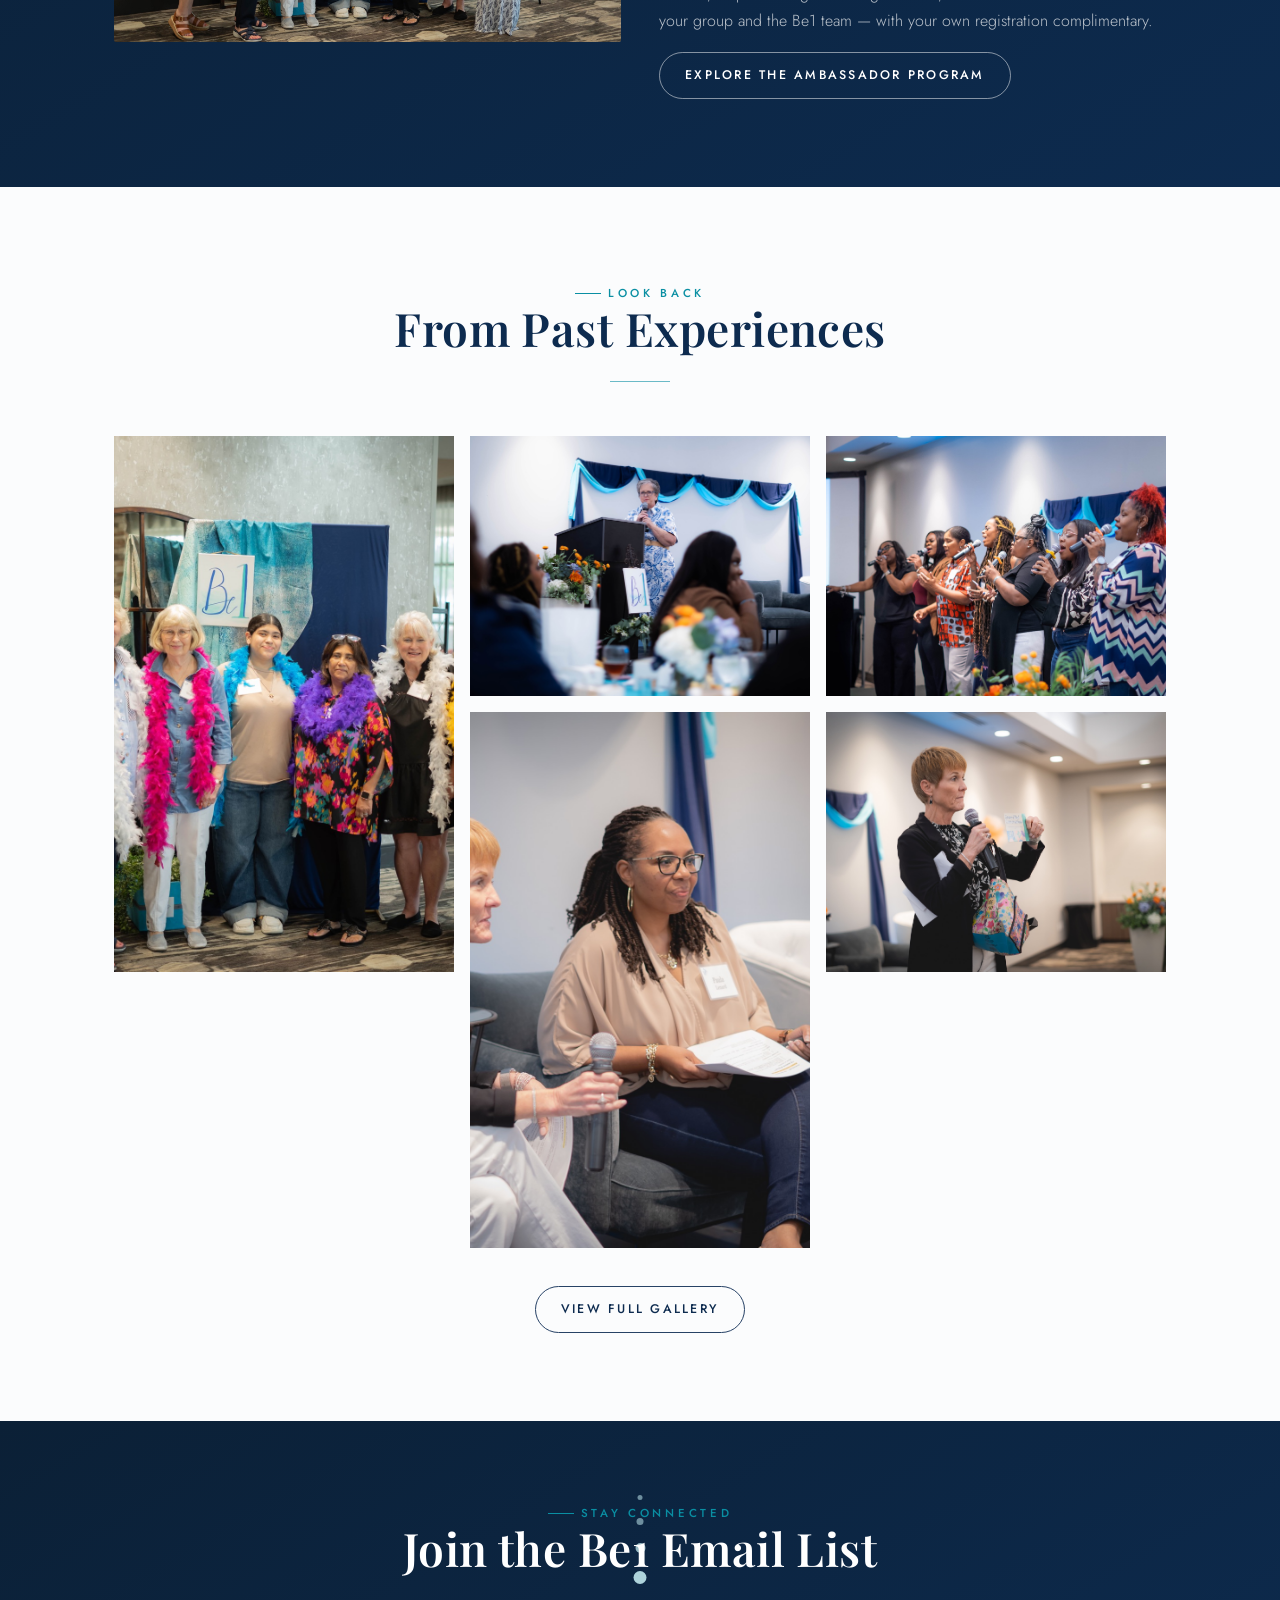
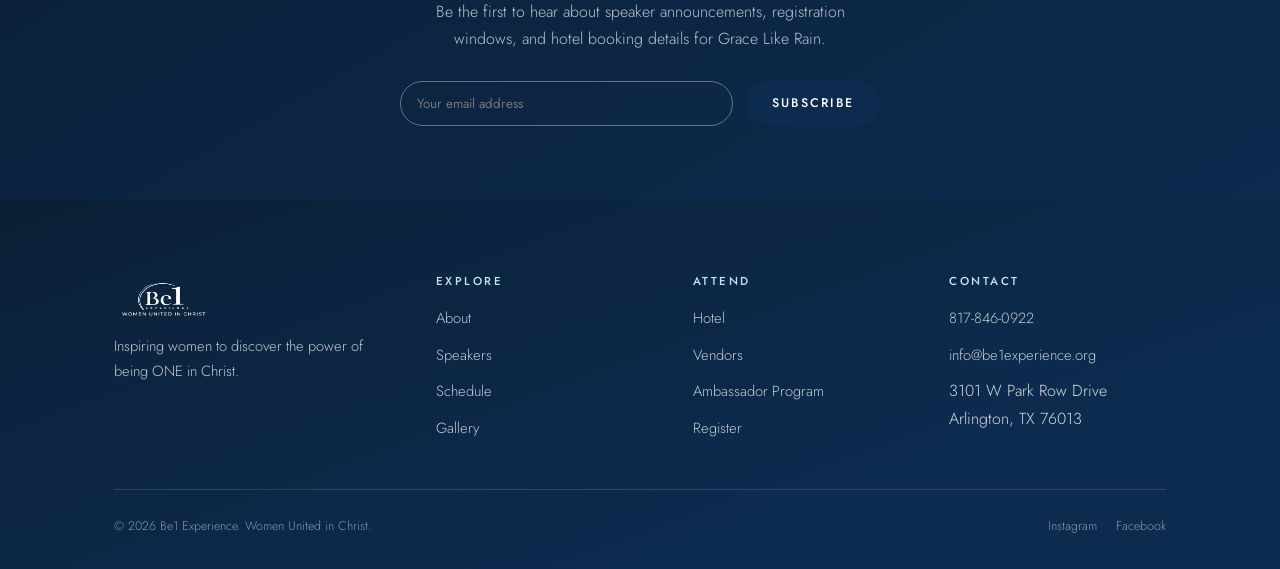
==== commit ee8047aa: "Add hero background photo and flyer download button" ====
--- a/index.html
+++ b/index.html
@@ -42,6 +42,7 @@
       <div class="hero-actions">
         <a href="register.html" class="btn btn-primary">Register Today</a>
         <a href="ambassador.html" class="btn btn-outline">Become an Ambassador</a>
+        <a href="assets/images/poster.jpg" download class="btn btn-outline">Download Flyer</a>
       </div>
       <div class="hero-meta">
         <span>April 16&ndash;17, <strong>2027</strong></span>
--- a/css/style.css
+++ b/css/style.css
@@ -288,7 +288,11 @@
 /* ---------- Hero ---------- */
 .hero {
   position: relative;
-  background: linear-gradient(180deg, var(--mist) 0%, var(--paper) 78%);
+  background:
+    linear-gradient(180deg, rgba(247, 250, 251, 0.86) 0%, rgba(255, 255, 255, 0.92) 78%),
+    url('../assets/images/hero-bg.jpg');
+  background-size: cover;
+  background-position: center;
   padding: 6.5rem 0 5rem;
   text-align: center;
   overflow: hidden;
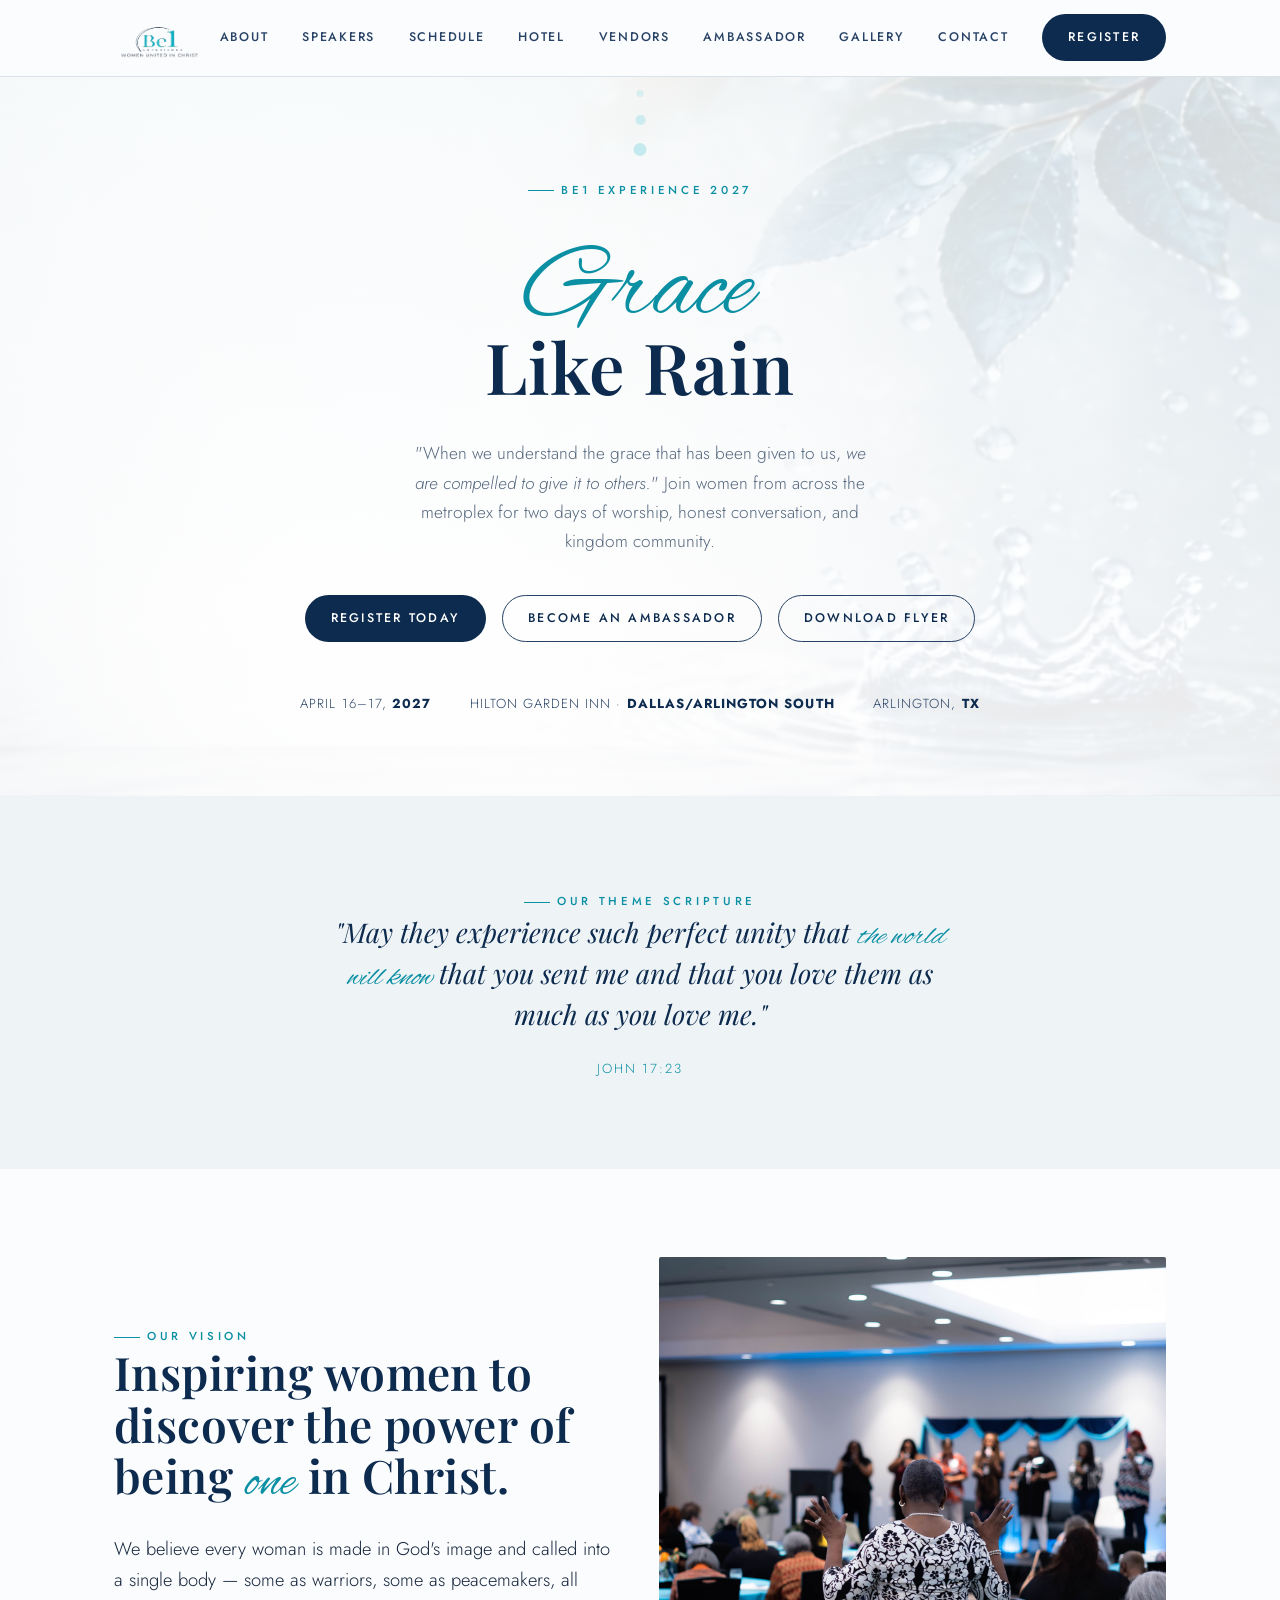
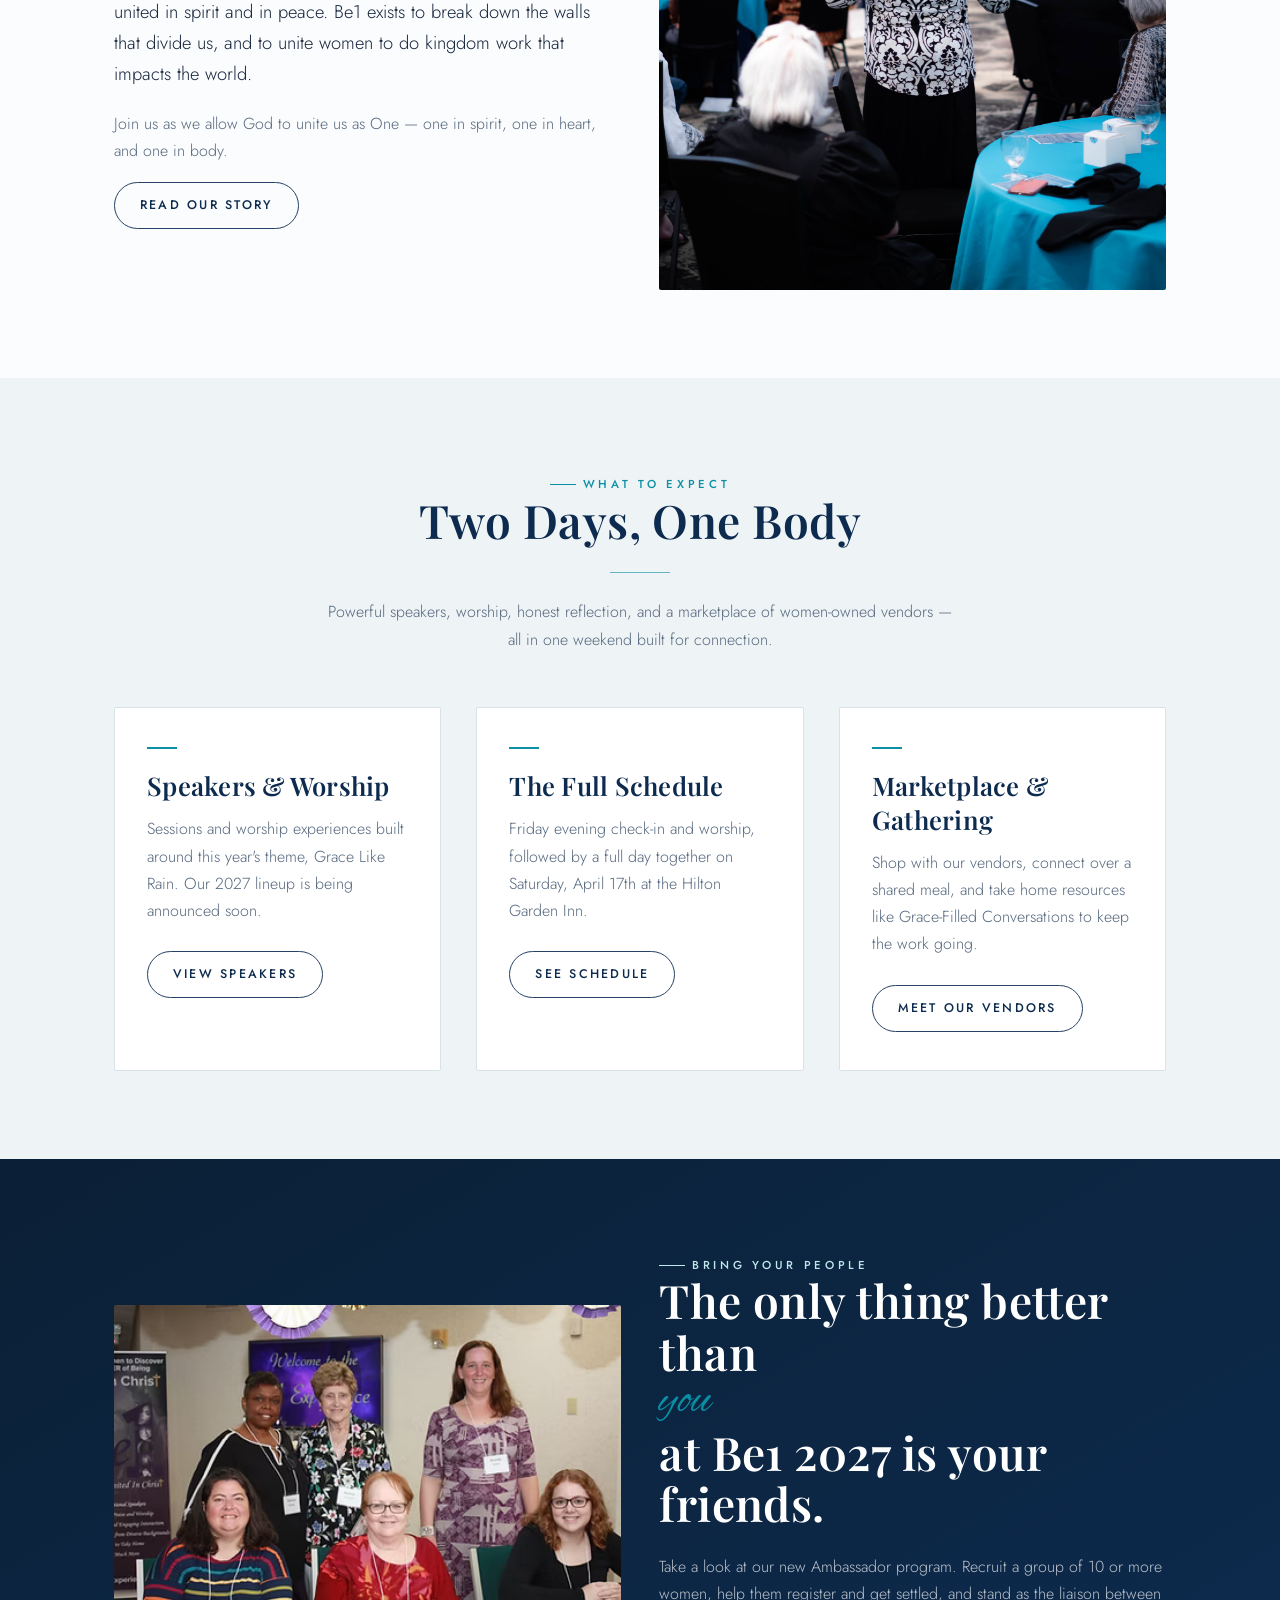
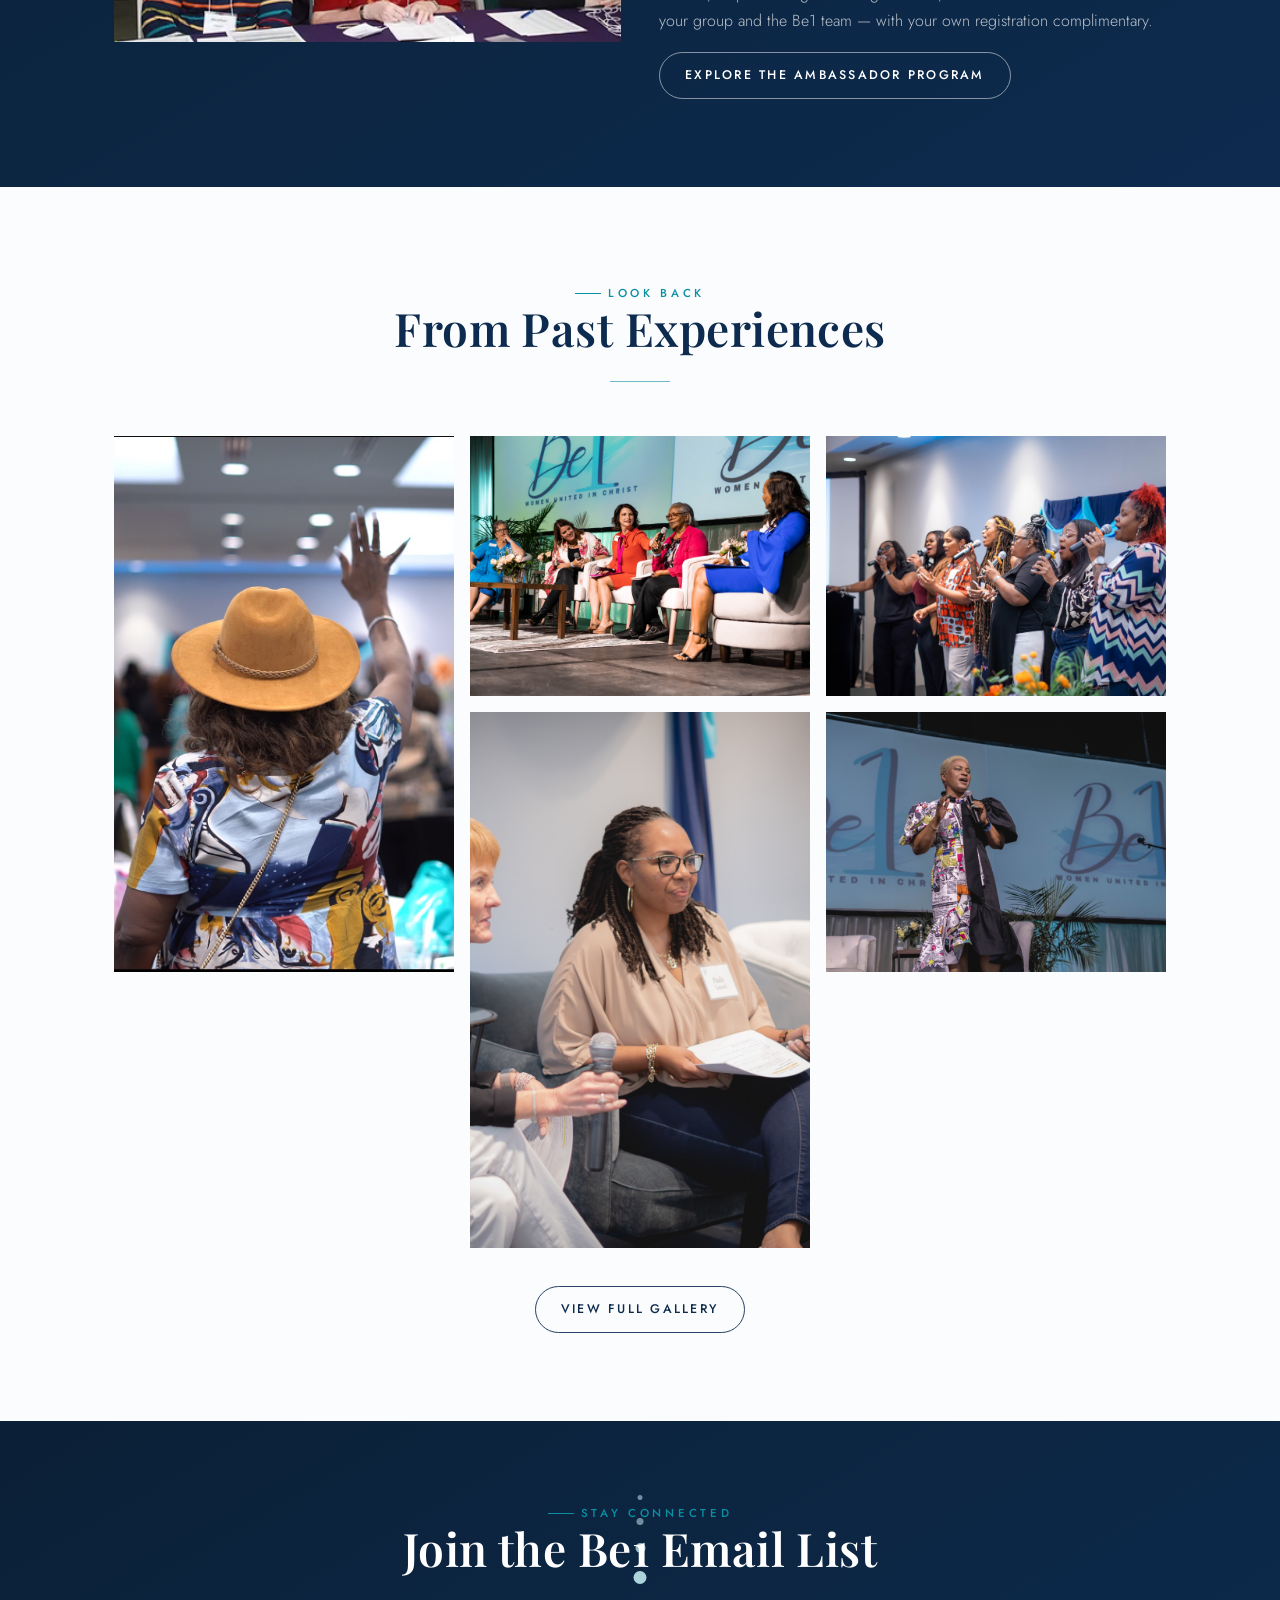
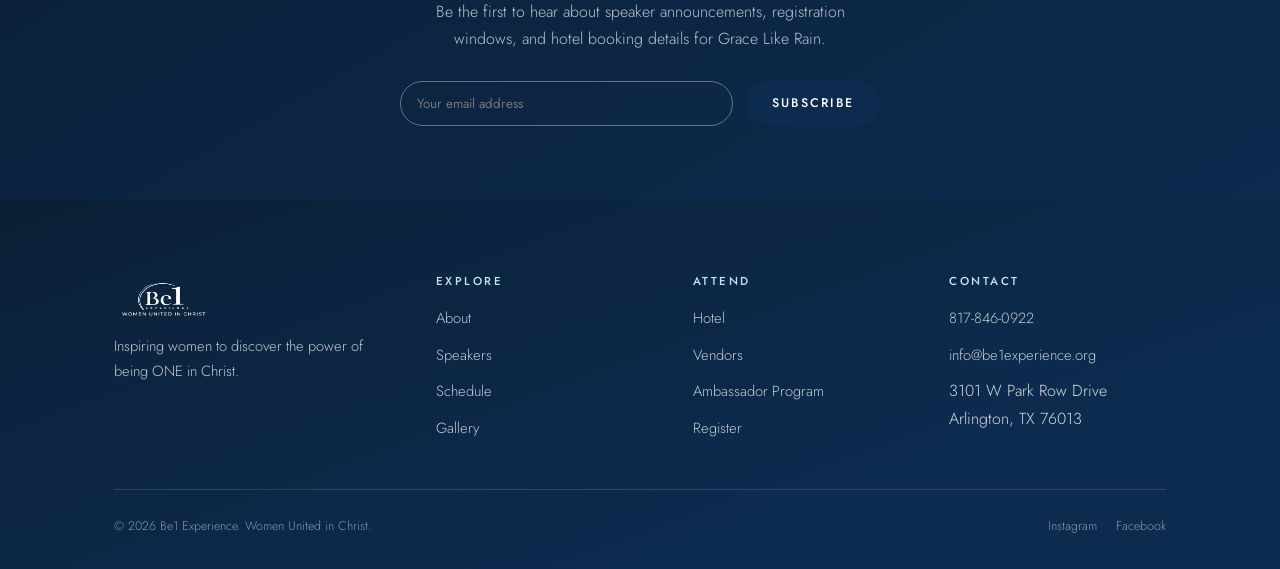
==== commit d1fd7644: "Add real event and hotel photos throughout the site Replace generic placeholder images with authenti" ====
--- a/index.html
+++ b/index.html
@@ -75,7 +75,7 @@
           <a href="about.html" class="btn btn-outline">Read Our Story</a>
         </div>
         <div class="reveal">
-          <img src="assets/images/gathering-04.jpg" alt="Women raising hands in worship at a past Be1 Experience gathering" style="border-radius:2px;">
+          <img src="assets/images/gallery/worship-hands.jpg" alt="Women raising hands in worship at a past Be1 Experience gathering" style="border-radius:2px;">
         </div>
       </div>
     </div>
@@ -112,7 +112,7 @@
     <div class="container">
       <div class="grid-2" style="align-items:center;">
         <div class="reveal">
-          <img src="assets/images/gathering-01.jpg" alt="Group of women celebrating together at a past Be1 Experience" style="border-radius:2px;">
+          <img src="assets/images/gallery/welcome-table.jpg" alt="Group of women celebrating together at a past Be1 Experience welcome table" style="border-radius:2px;">
         </div>
         <div class="reveal">
           <span class="eyebrow">Bring Your People</span>
@@ -133,11 +133,11 @@
         <div class="divider"></div>
       </div>
       <div class="gallery-grid reveal">
-        <figure class="tall"><img src="assets/images/gathering-01.jpg" alt="Group of women at a past Be1 Experience vendor market"></figure>
-        <figure><img src="assets/images/gathering-02.jpg" alt="Speaker addressing guests at a past Be1 Experience"></figure>
-        <figure><img src="assets/images/gathering-03.jpg" alt="Worship team singing at a past Be1 Experience"></figure>
-        <figure class="tall"><img src="assets/images/gathering-05.jpg" alt="Panel conversation at a past Be1 Experience"></figure>
-        <figure><img src="assets/images/gathering-06.jpg" alt="Attendee raising her hand in worship at a past Be1 Experience"></figure>
+        <figure class="tall"><img src="assets/images/gallery/worship-crowd.jpg" alt="Attendees raising hands in worship at a past Be1 Experience"></figure>
+        <figure><img src="assets/images/gallery/speaker-panel.jpg" alt="Speaker panel on stage at a past Be1 Experience"></figure>
+        <figure><img src="assets/images/gallery/worship-team.jpg" alt="Worship team singing at a past Be1 Experience"></figure>
+        <figure class="tall"><img src="assets/images/gallery/panel-chat.jpg" alt="Panel conversation at a past Be1 Experience"></figure>
+        <figure><img src="assets/images/gallery/lesa-willis.jpg" alt="Lesa Willis singing on stage at a past Be1 Experience"></figure>
       </div>
       <div style="text-align:center;margin-top:2.4rem;">
         <a href="gallery.html" class="btn btn-outline">View Full Gallery</a>
--- a/css/style.css
+++ b/css/style.css
@@ -392,6 +392,8 @@
   font-size: 1.6rem;
   color: var(--teal-deep);
 }
+.team-card .avatar.has-photo { padding: 0; overflow: hidden; }
+.team-card .avatar img { width: 100%; height: 100%; object-fit: cover; border-radius: 50%; }
 .team-card h3 { margin-bottom: 0.15em; font-size: 1.15rem; }
 .team-card .role { font-size: 0.78rem; letter-spacing: 0.1em; text-transform: uppercase; color: var(--teal-deep); }
 
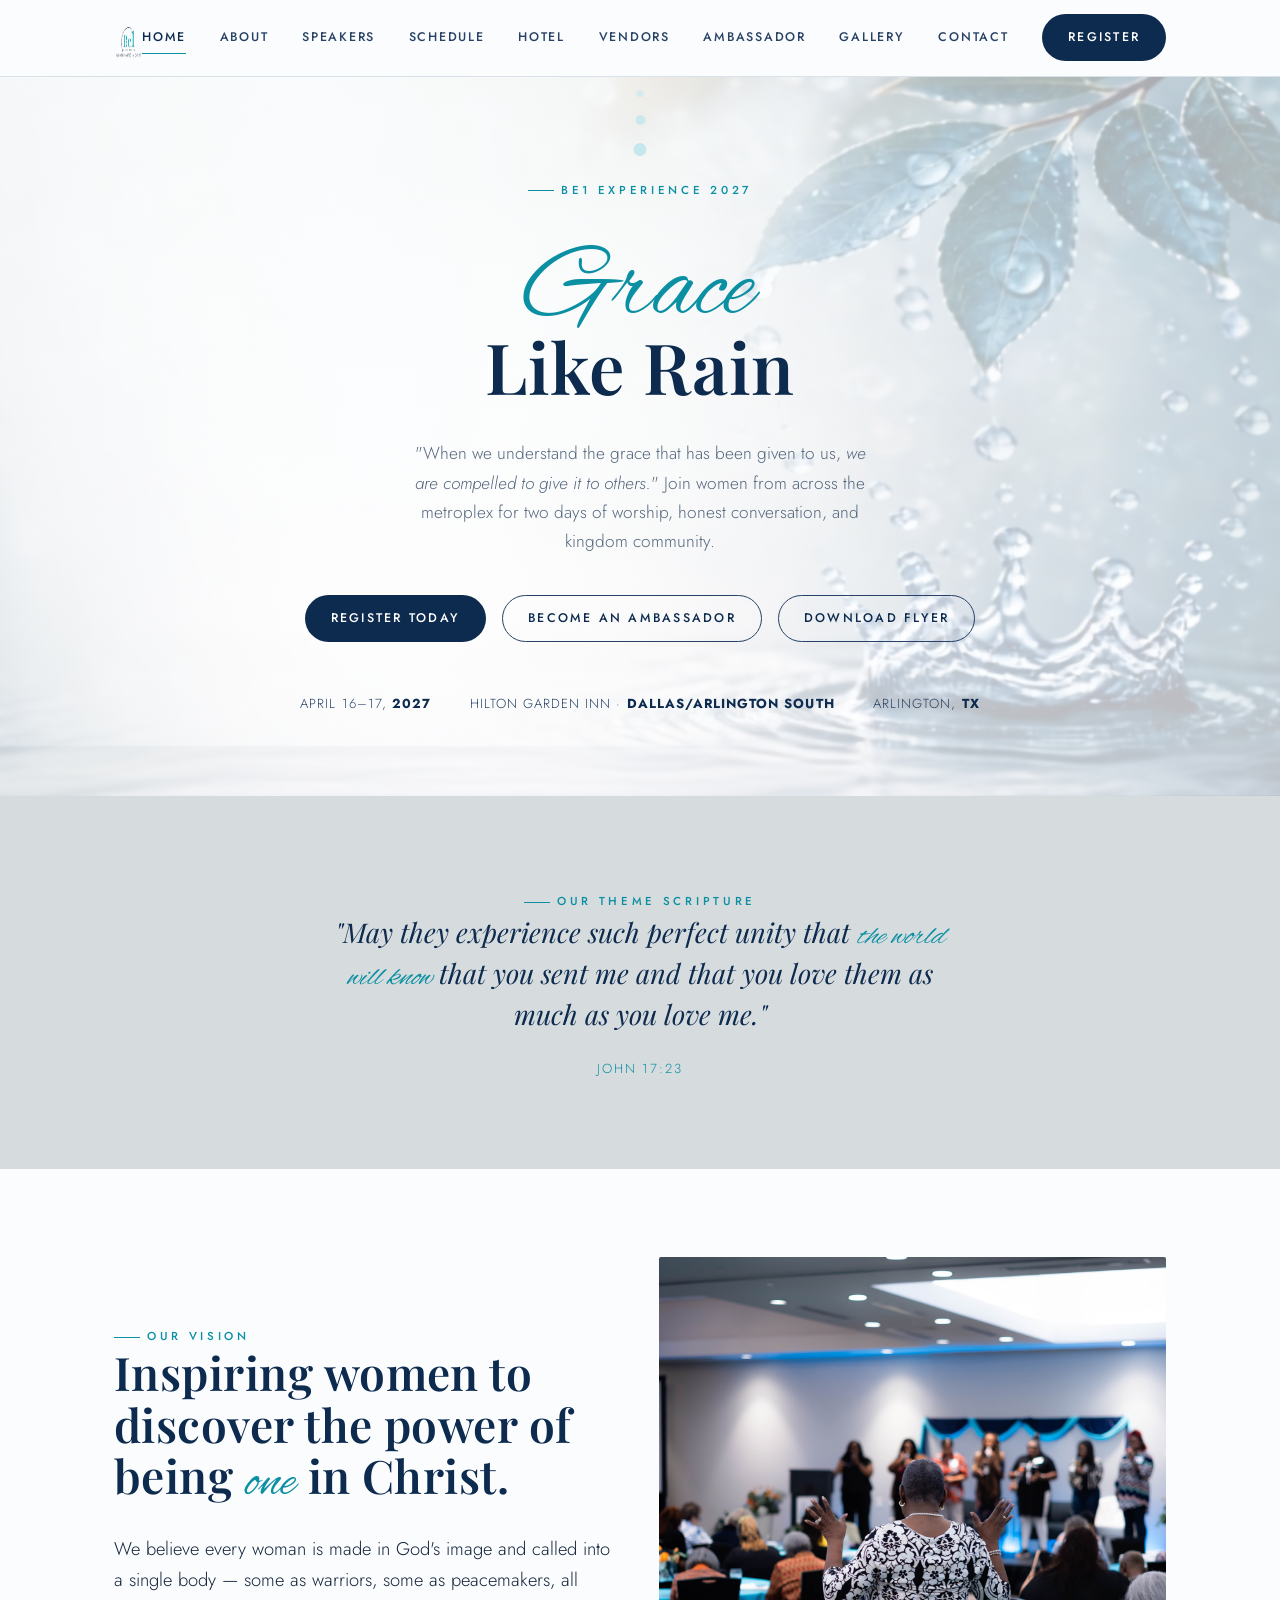
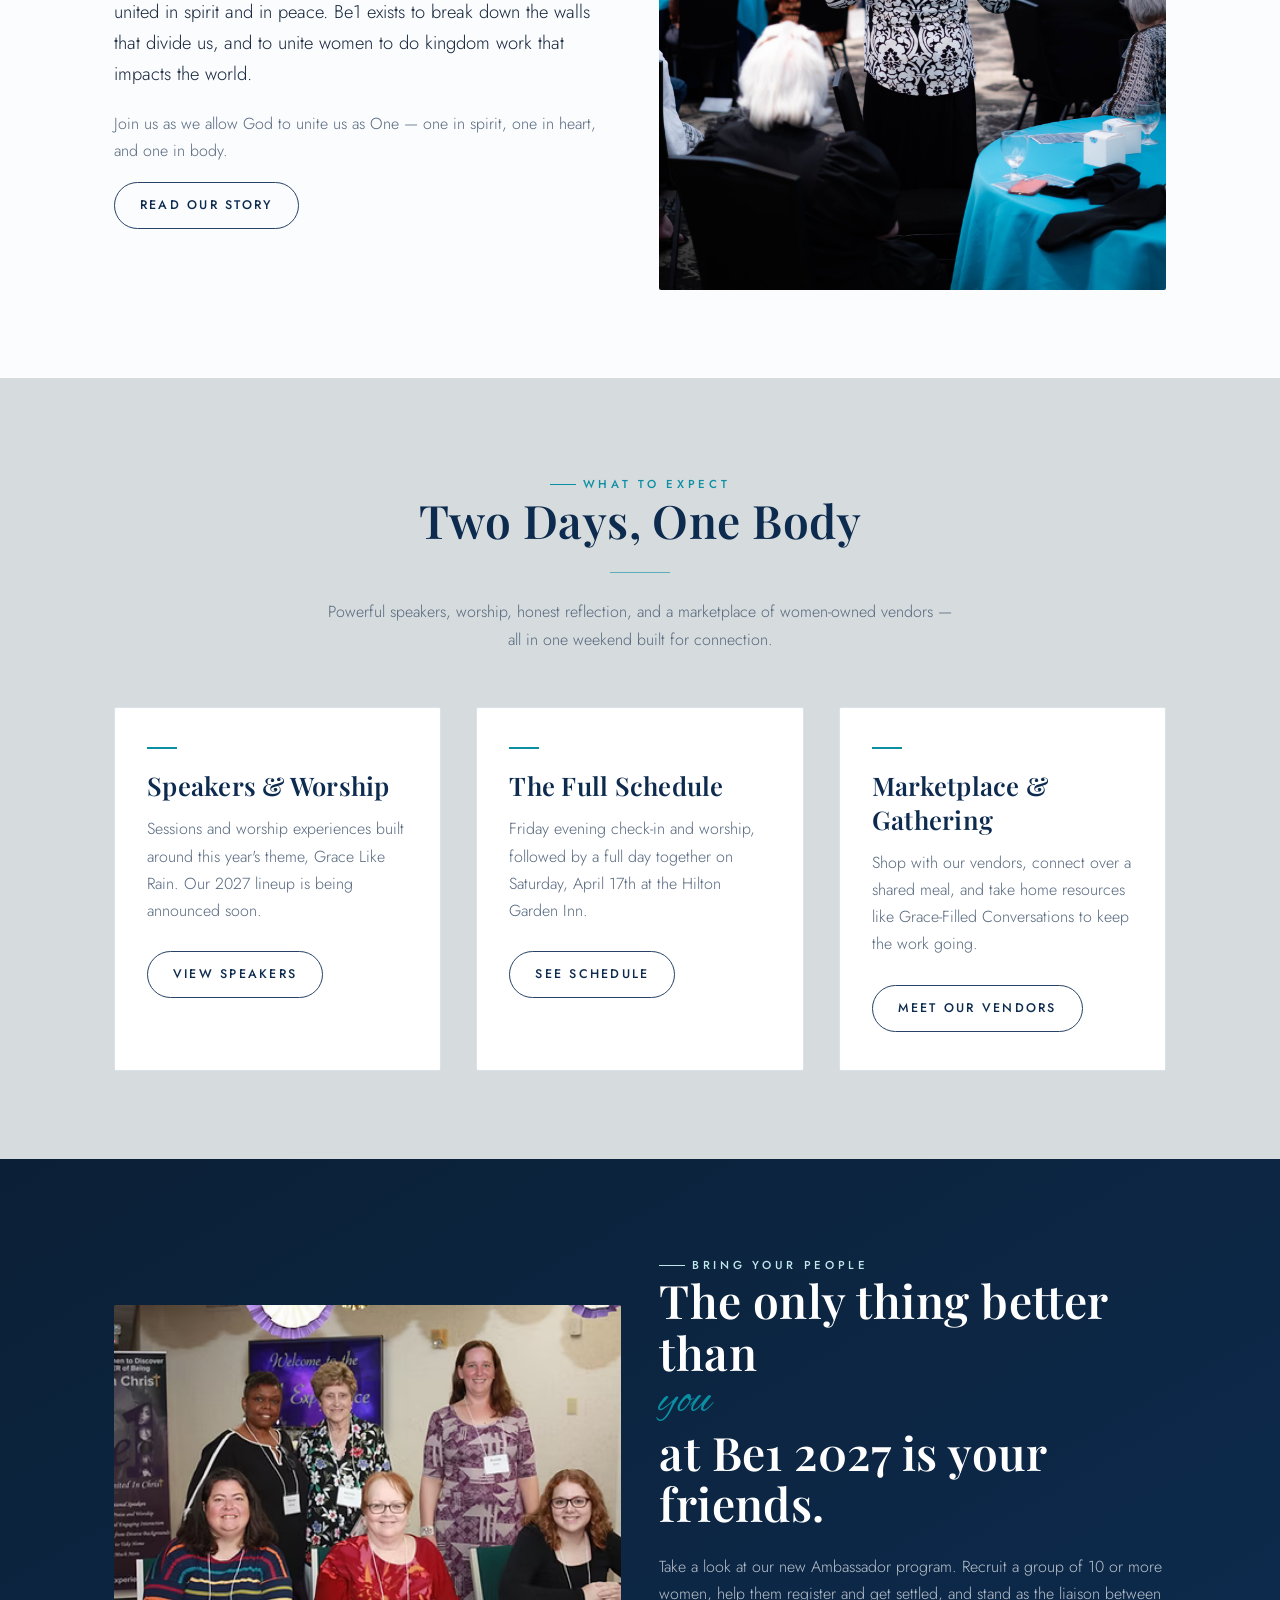
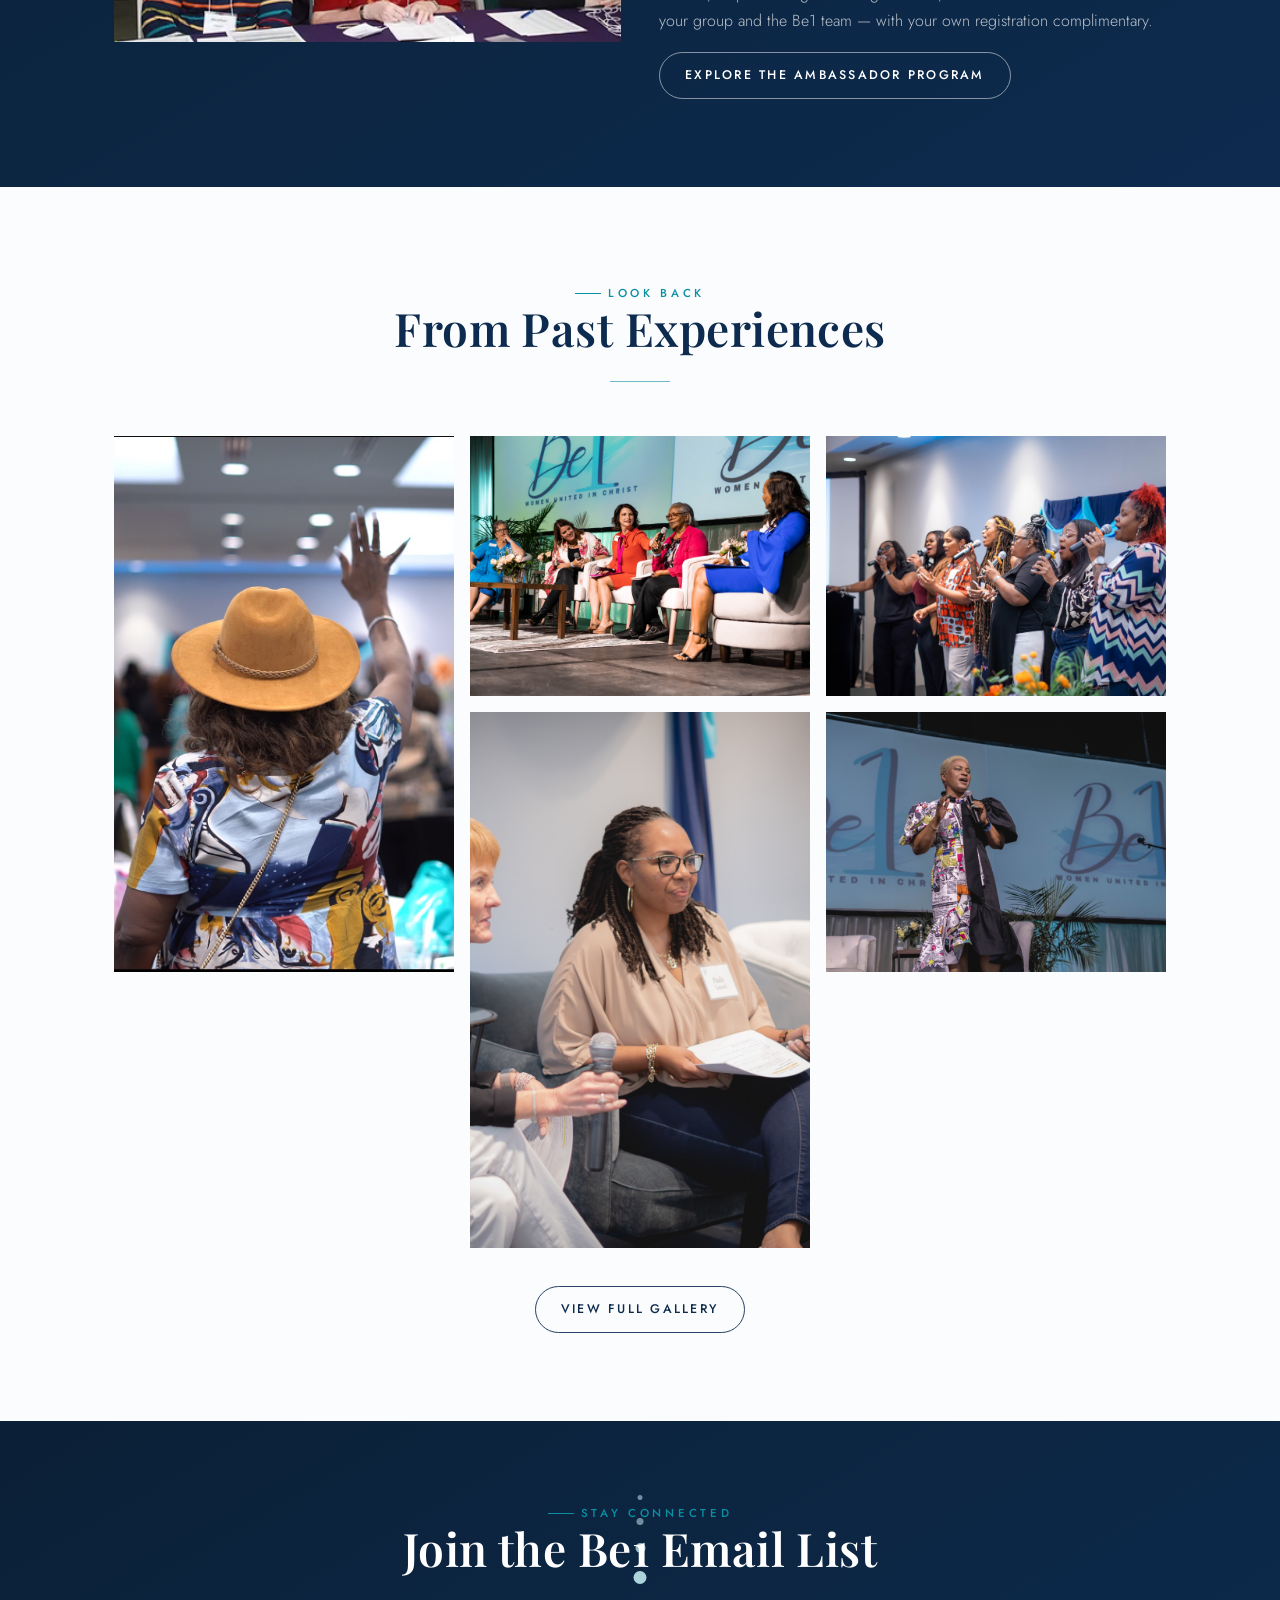
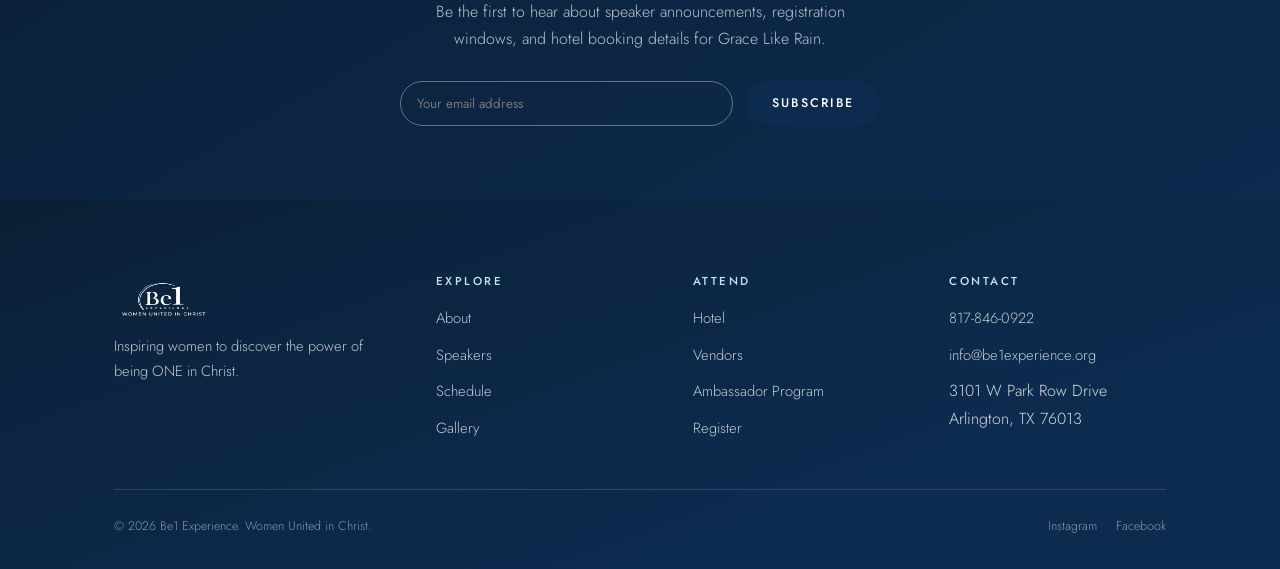
==== commit c1e9f6c0: "Add Home link to main navigation on every page" ====
--- a/index.html
+++ b/index.html
@@ -16,6 +16,7 @@
       <img src="assets/images/logo.png" alt="Be1 Experience — Women United in Christ">
     </a>
     <nav class="nav">
+      <a href="index.html">Home</a>
       <a href="about.html">About</a>
       <a href="speakers.html">Speakers</a>
       <a href="schedule.html">Schedule</a>
--- a/css/style.css
+++ b/css/style.css
@@ -16,7 +16,7 @@
   --teal:        #0DACC2;
   --teal-deep:   #0A8FA3;
   --teal-mist:   #BFE7EC;
-  --mist:        #EEF3F6;
+  --mist:        #D6DBDD;
   --mist-alt:    #E3ECEF;
   --paper:       #FBFCFD;
   --ink:         #14243B;
@@ -289,7 +289,7 @@
 .hero {
   position: relative;
   background:
-    linear-gradient(180deg, rgba(247, 250, 251, 0.86) 0%, rgba(255, 255, 255, 0.92) 78%),
+    linear-gradient(180deg, rgba(247, 250, 251, 0.69) 0%, rgba(255, 255, 255, 0.74) 78%),
     url('../assets/images/hero-bg.jpg');
   background-size: cover;
   background-position: center;
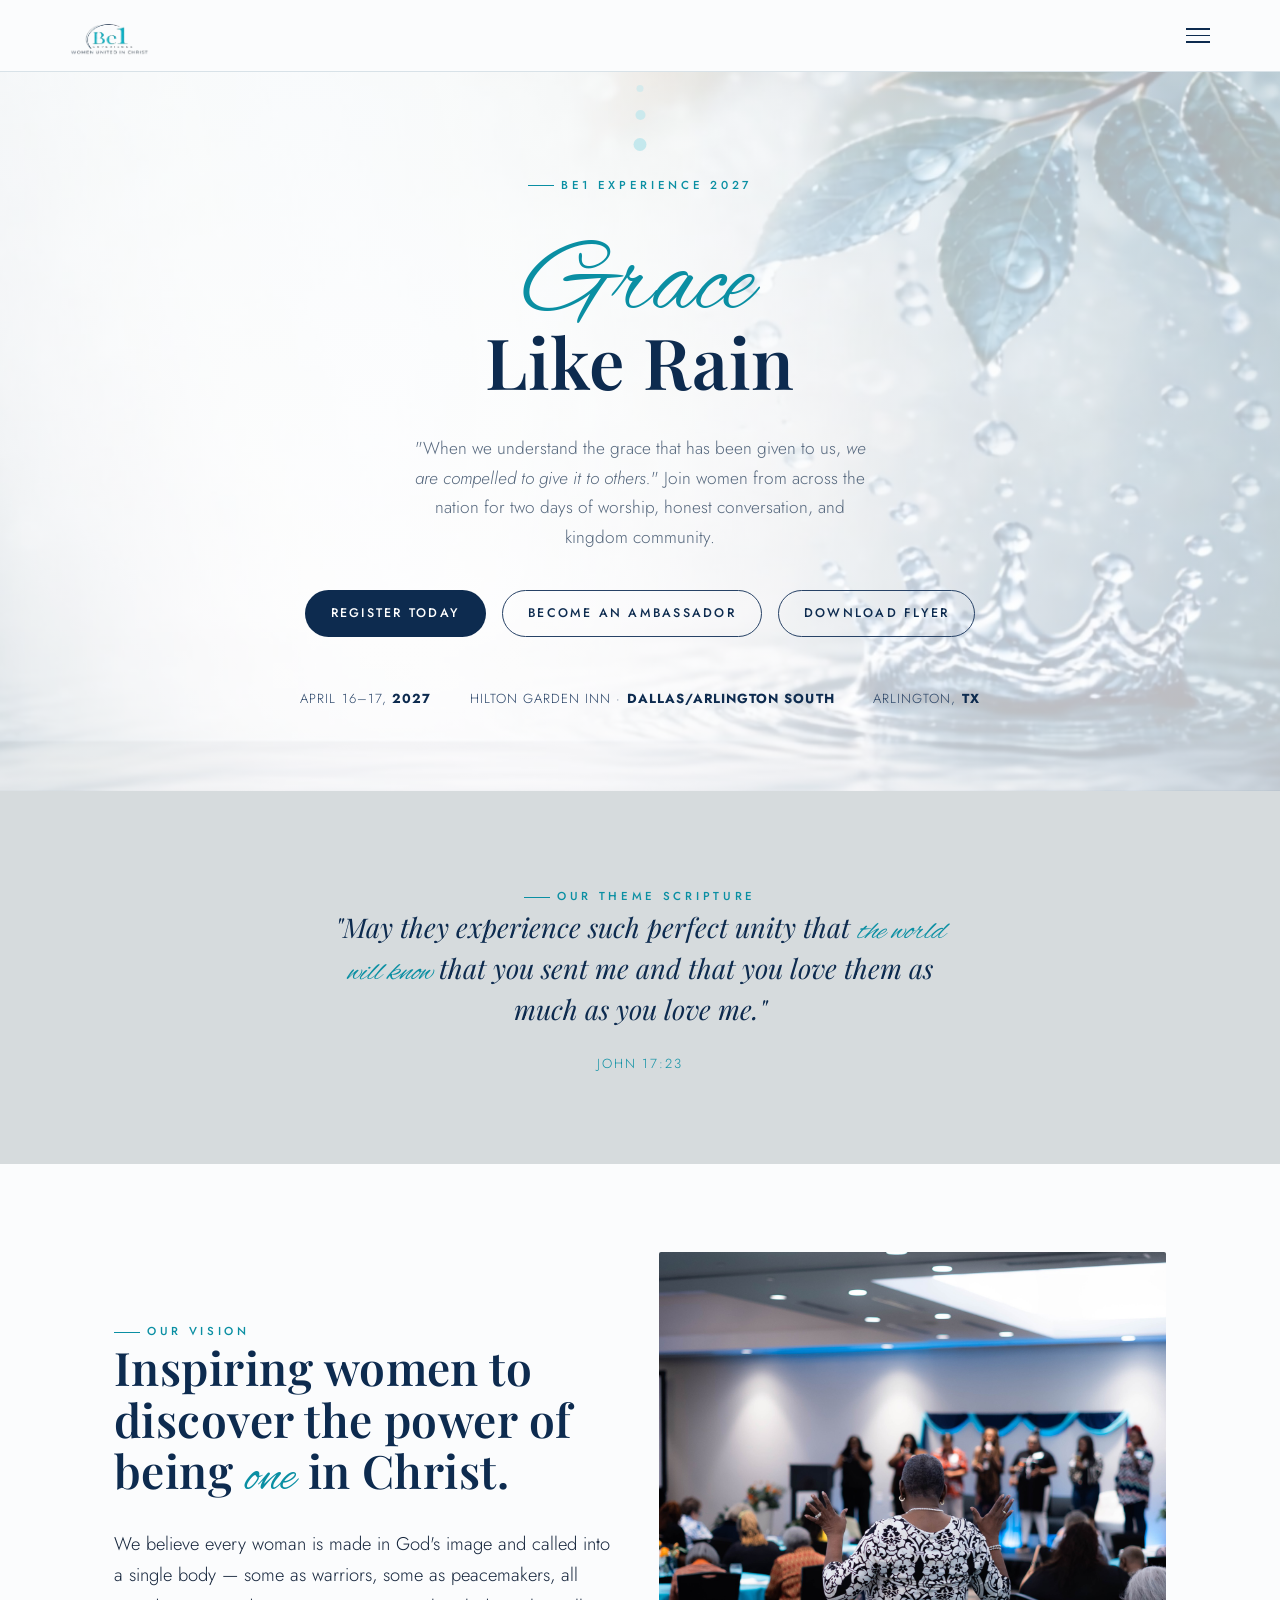
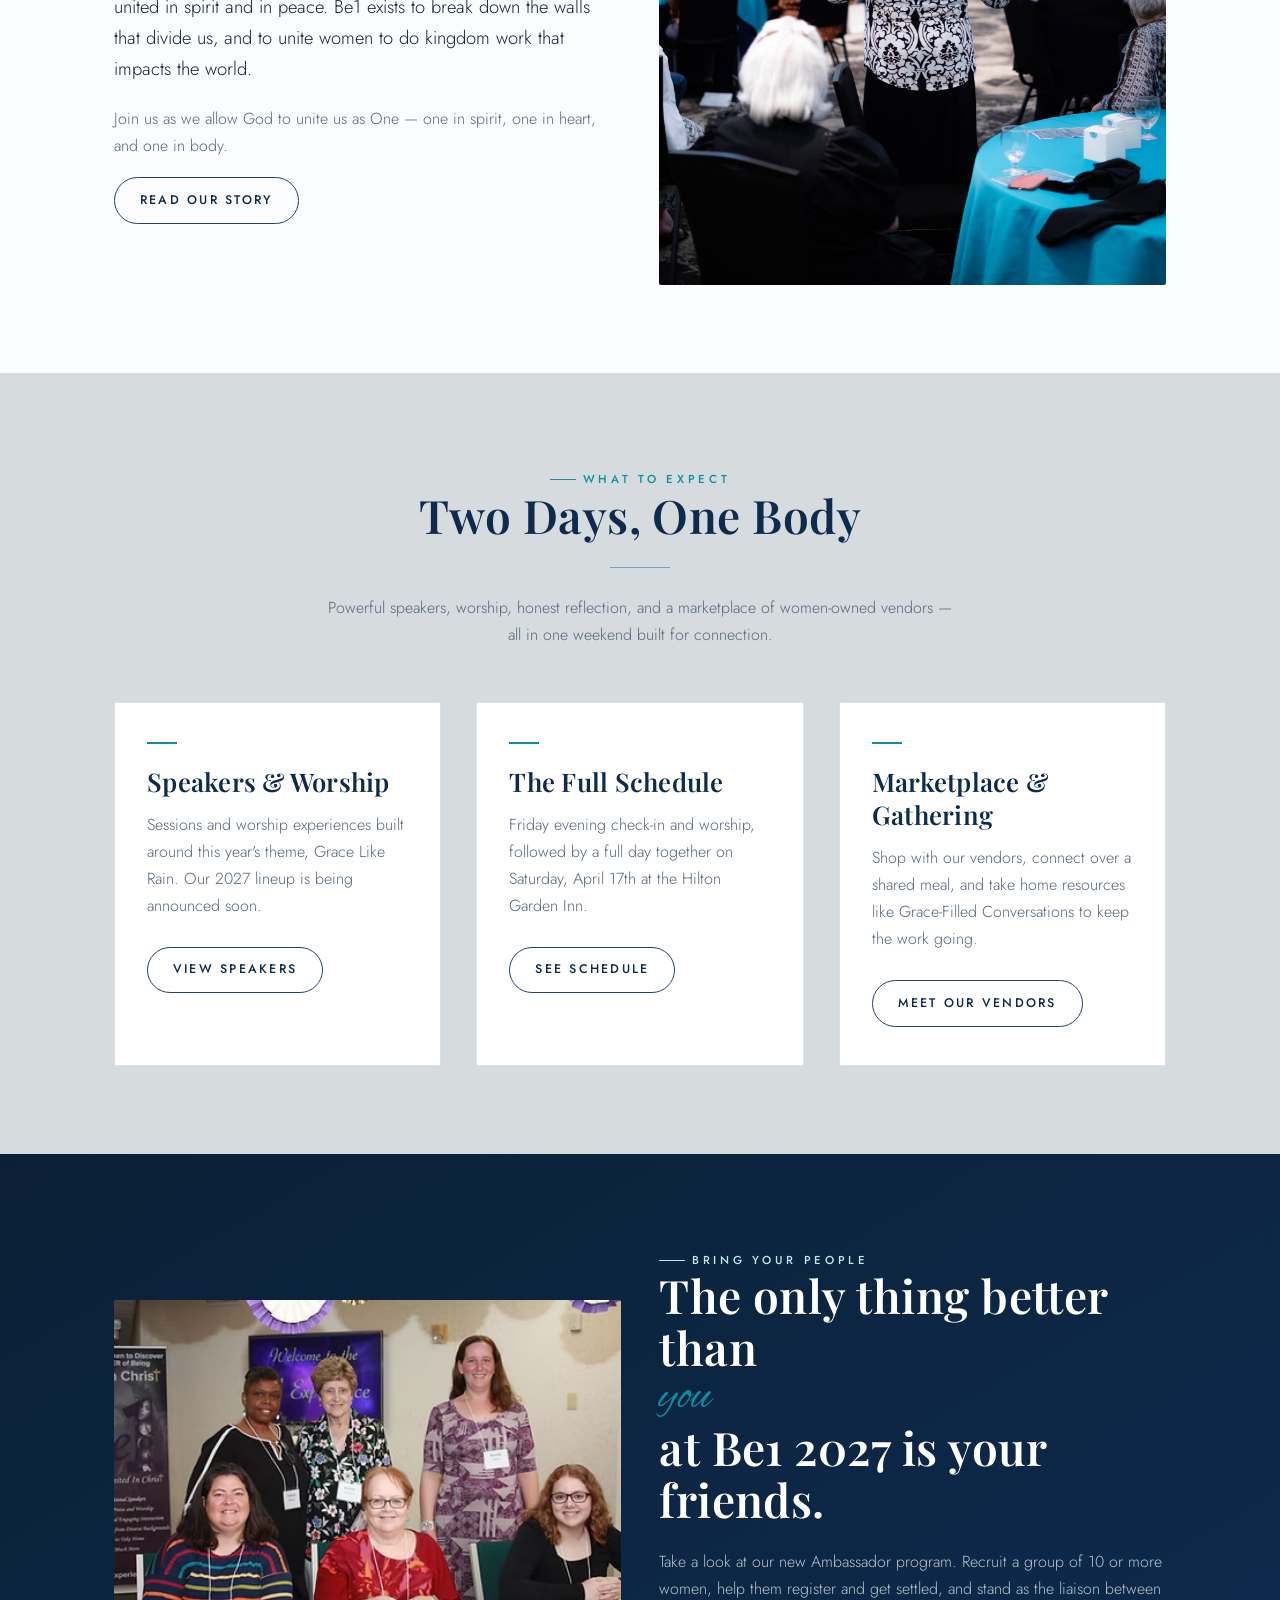
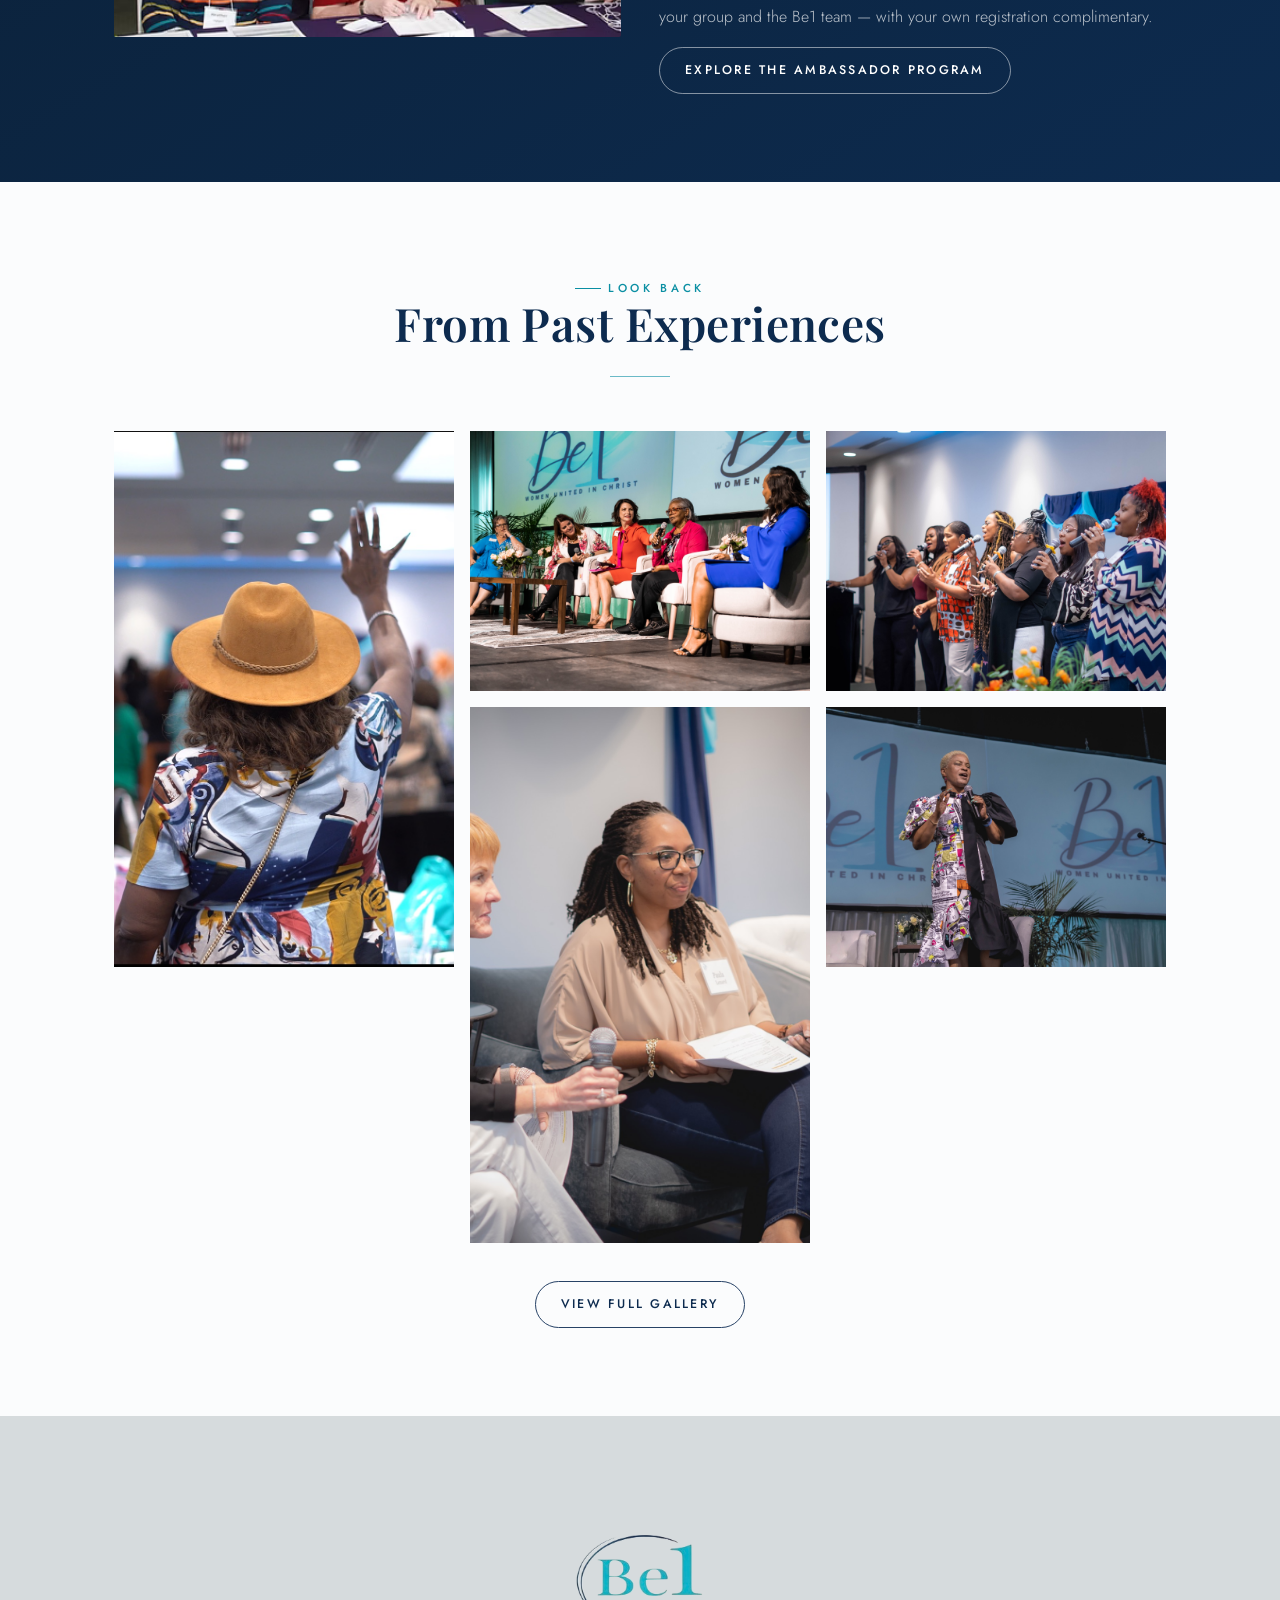
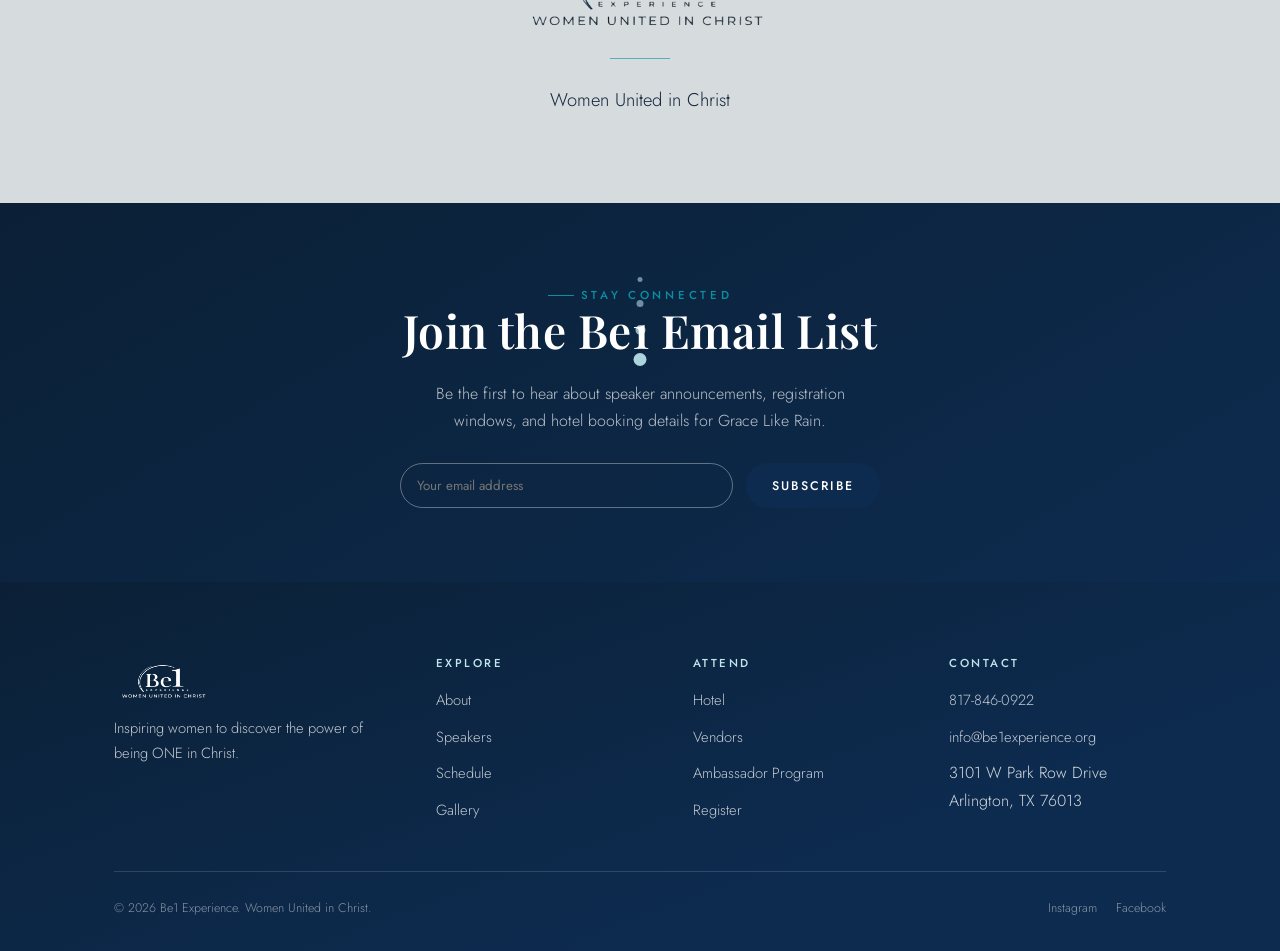
==== commit 1b3fdfa5: "Fix header nav overlapping logo on wide screens, add brand signature section, update hero copy Widen" ====
--- a/index.html
+++ b/index.html
@@ -39,7 +39,7 @@
     <div class="container">
       <div class="hero-eyebrow-wrap"><span class="eyebrow">Be1 Experience 2027</span></div>
       <h1><span class="script">Grace</span>Like Rain</h1>
-      <p class="hero-sub">"When we understand the grace that has been given to us, <em>we are compelled to give it to others.</em>" Join women from across the metroplex for two days of worship, honest conversation, and kingdom community.</p>
+      <p class="hero-sub">"When we understand the grace that has been given to us, <em>we are compelled to give it to others.</em>" Join women from across the nation for two days of worship, honest conversation, and kingdom community.</p>
       <div class="hero-actions">
         <a href="register.html" class="btn btn-primary">Register Today</a>
         <a href="ambassador.html" class="btn btn-outline">Become an Ambassador</a>
@@ -142,6 +142,17 @@
       </div>
       <div style="text-align:center;margin-top:2.4rem;">
         <a href="gallery.html" class="btn btn-outline">View Full Gallery</a>
+      </div>
+    </div>
+  </section>
+
+  <!-- BRAND SIGNATURE -->
+  <section class="section-alt" style="text-align:center;">
+    <div class="container-narrow">
+      <div class="reveal">
+        <img src="assets/images/logo-mark.png" alt="Be1 Experience — Women United in Christ" style="max-width:260px;width:100%;height:auto;margin:0 auto;">
+        <div class="divider"></div>
+        <p class="lede" style="margin-bottom:0;">Women United in Christ</p>
       </div>
     </div>
   </section>
--- a/css/style.css
+++ b/css/style.css
@@ -156,23 +156,26 @@
   border-bottom: 1px solid var(--line);
 }
 .site-header .container {
+  max-width: 1440px;
   display: flex;
   align-items: center;
   justify-content: space-between;
   padding-top: 0.9rem;
   padding-bottom: 0.9rem;
+  flex-wrap: nowrap;
 }
 .brand {
   display: flex;
   align-items: center;
   gap: 0.6rem;
+  flex-shrink: 0;
 }
 .brand img { height: 42px; width: auto; }
 
 .nav {
   display: flex;
   align-items: center;
-  gap: 2.1rem;
+  gap: 1.5rem;
 }
 .nav a:not(.btn) {
   font-size: 0.78rem;
@@ -552,11 +555,14 @@
   .gallery-grid { grid-template-columns: repeat(2, 1fr); grid-auto-rows: 220px; }
 }
 
-@media (max-width: 820px) {
+@media (max-width: 1300px) {
   .nav { position: fixed; z-index: 200; inset: 68px 0 0 0; background: var(--paper); flex-direction: column; justify-content: flex-start; align-items: flex-start; padding: 2.2rem var(--edge); gap: 1.6rem; transform: translateX(100%); transition: transform 0.35s ease; }
   .nav.open { transform: translateX(0); }
   .nav a:not(.btn) { font-size: 1rem; }
   .nav-toggle { display: flex; }
+}
+
+@media (max-width: 820px) {
   .grid-2, .grid-3, .grid-4 { grid-template-columns: 1fr; }
   .field-row { grid-template-columns: 1fr; }
   .footer-grid { grid-template-columns: 1fr; gap: 2.4rem; }
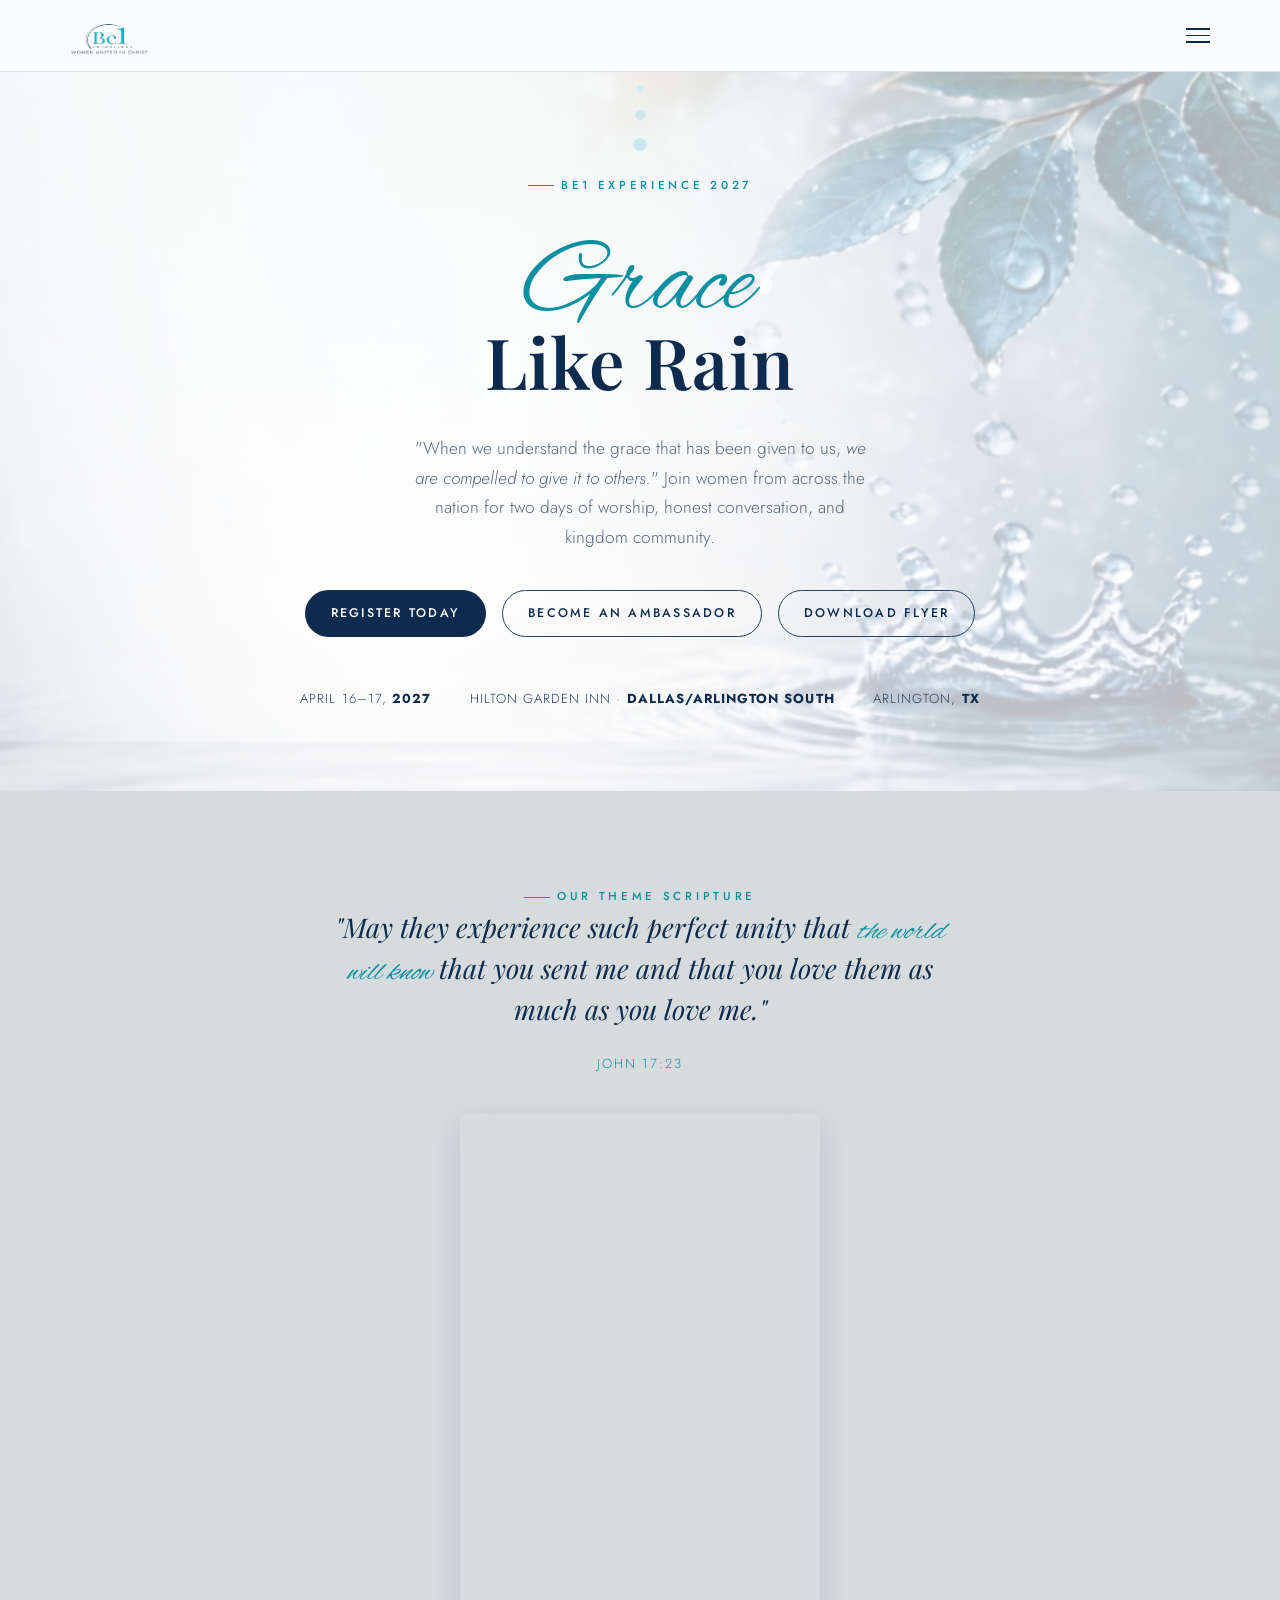
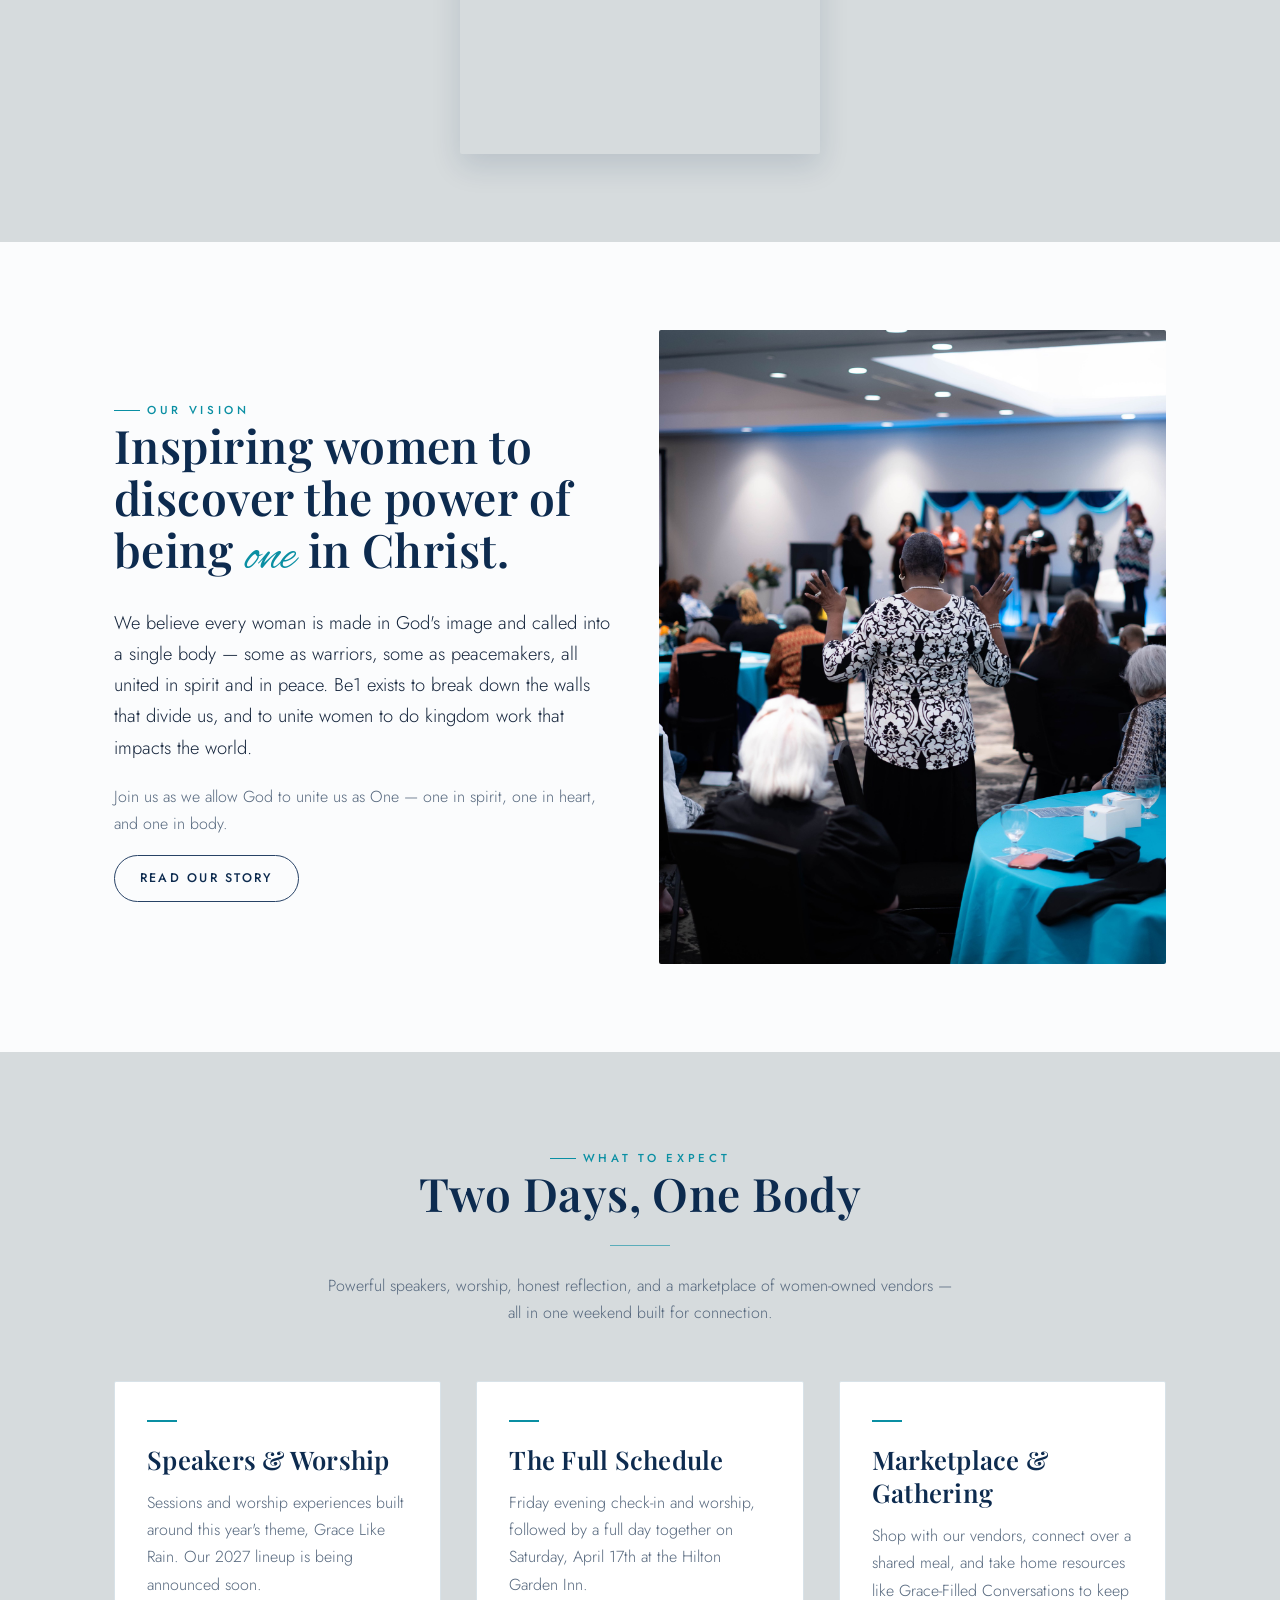
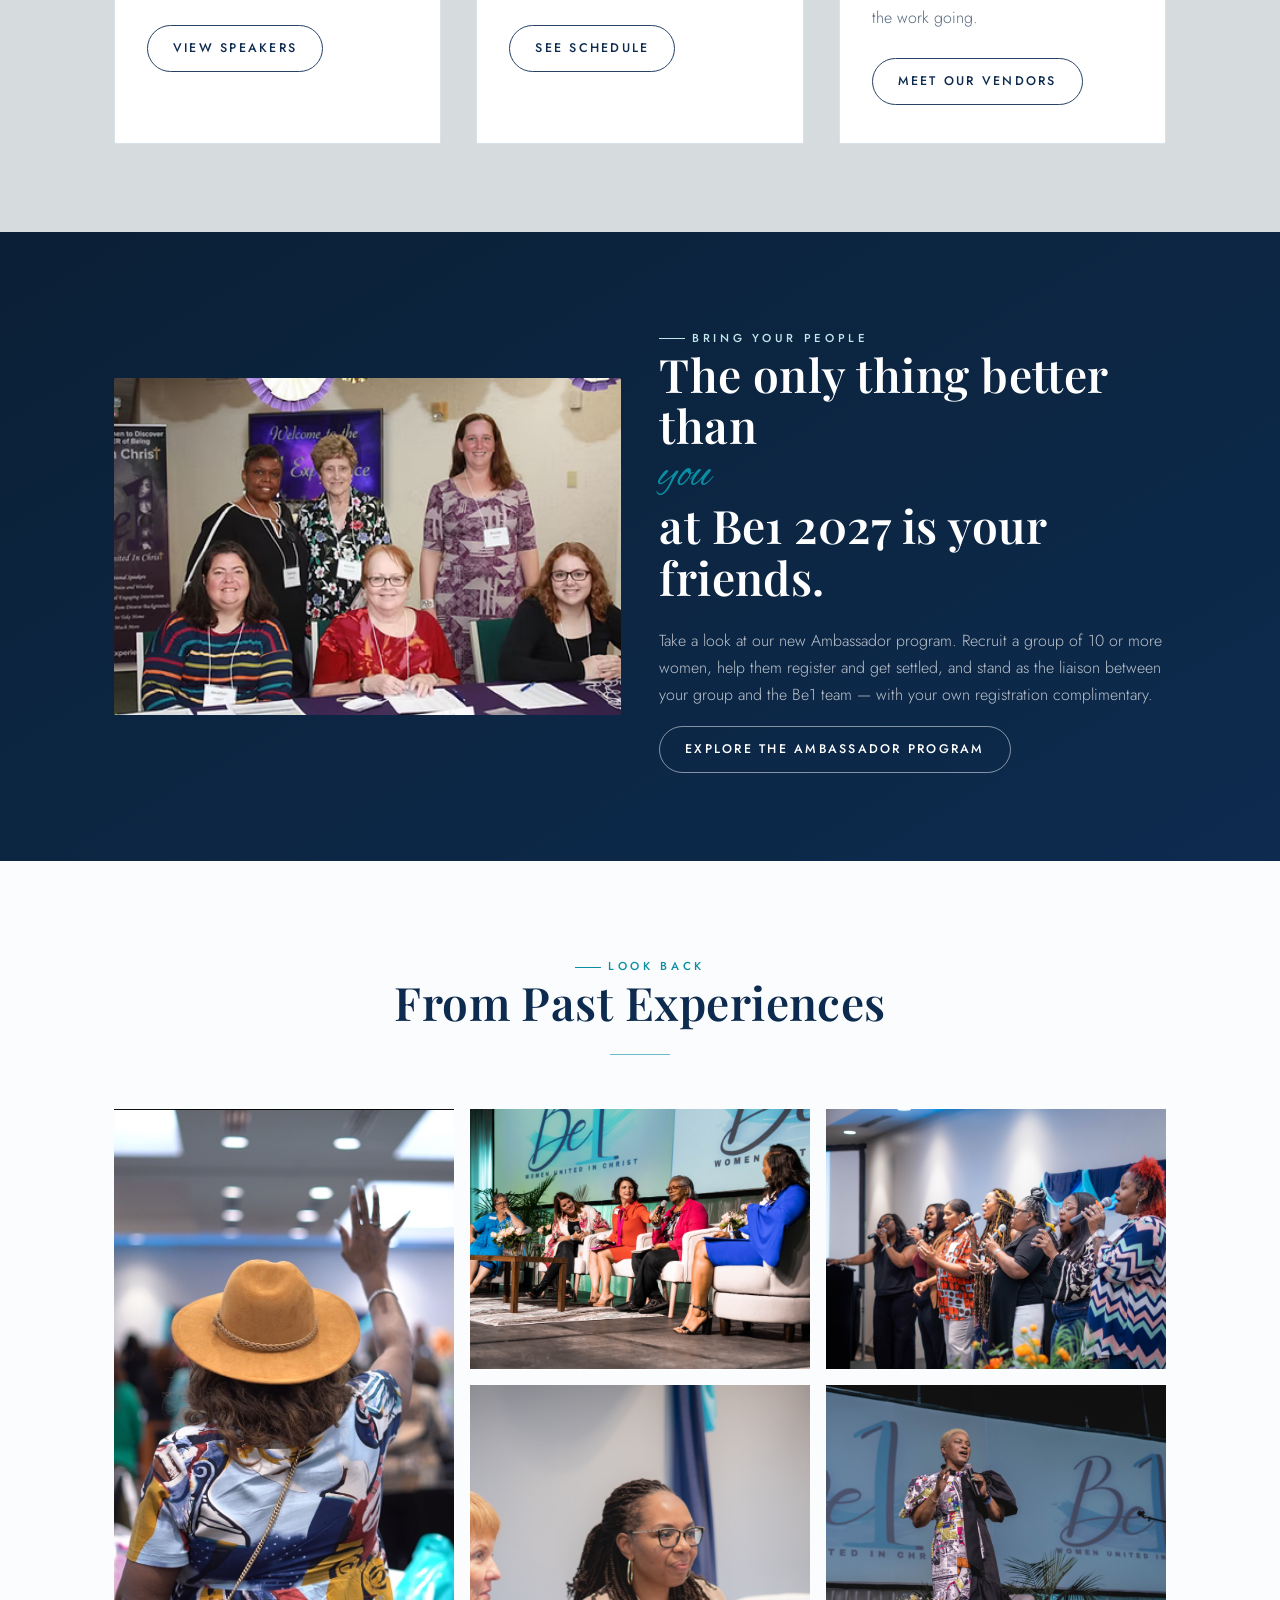
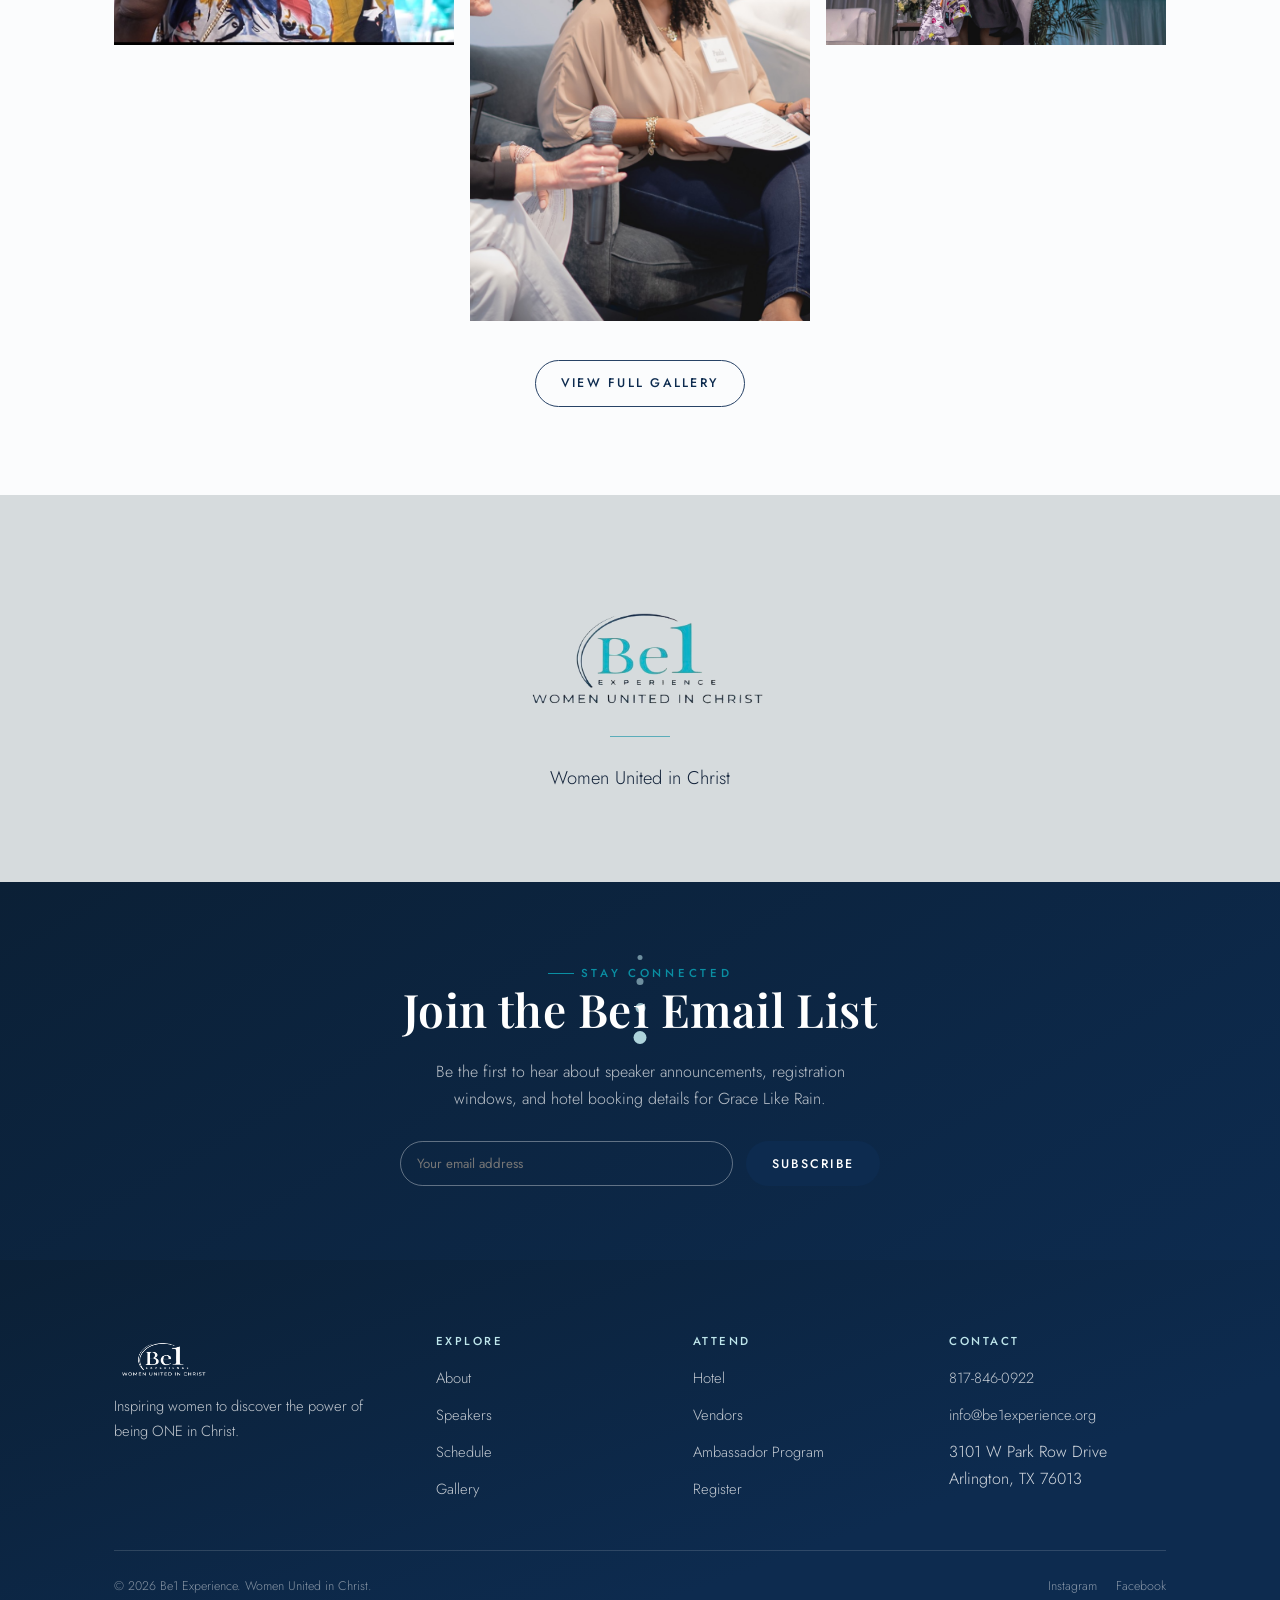
==== commit b31fd47b: "Embed 2026 Be1 Facebook Reel below the theme scripture on the homepage" ====
--- a/index.html
+++ b/index.html
@@ -2,7 +2,7 @@
 <html lang="en">
 <head>
 <meta charset="UTF-8">
-<meta name="viewport" content="width=device-width, initial-scale=1">
+<meta name="viewport" content="width=device-width, initial-scale=1, viewport-fit=cover">
 <title>Be1 Experience 2027 — Grace Like Rain</title>
 <meta name="description" content="Be1 Experience 2027: Grace Like Rain. April 16–17, 2027 at the Hilton Garden Inn Dallas/Arlington South. Inspiring women to discover the power of being ONE in Christ.">
 <link rel="icon" href="assets/images/logo.png">
@@ -61,6 +61,9 @@
         <blockquote>"May they experience such perfect unity that <span class="script" style="font-size:1.1em;display:inline;">the world will know</span> that you sent me and that you love them as much as you love me."</blockquote>
         <cite>John 17:23</cite>
       </div>
+      <div class="video-embed-wrap reveal" style="margin-top:2.4rem;">
+        <iframe src="https://www.facebook.com/plugins/video.php?href=https%3A%2F%2Fwww.facebook.com%2Freel%2F3964532593679713%2F&show_text=false" title="Be1 Experience 2026 video" allow="autoplay; encrypted-media; picture-in-picture; web-share" allowfullscreen></iframe>
+      </div>
     </div>
   </section>
 
--- a/css/style.css
+++ b/css/style.css
@@ -160,7 +160,7 @@
   display: flex;
   align-items: center;
   justify-content: space-between;
-  padding-top: 0.9rem;
+  padding-top: max(0.9rem, env(safe-area-inset-top));
   padding-bottom: 0.9rem;
   flex-wrap: nowrap;
 }
@@ -176,6 +176,8 @@
   display: flex;
   align-items: center;
   gap: 1.5rem;
+  flex: 1;
+  justify-content: space-between;
 }
 .nav a:not(.btn) {
   font-size: 0.78rem;
@@ -446,6 +448,17 @@
   line-height: 1.5;
 }
 .quote-block cite { font-size: 0.82rem; letter-spacing: 0.14em; text-transform: uppercase; color: var(--teal-deep); font-style: normal; }
+
+.video-embed-wrap {
+  max-width: 360px;
+  width: 100%;
+  aspect-ratio: 9 / 16;
+  margin: 0 auto;
+  border-radius: 2px;
+  overflow: hidden;
+  box-shadow: 0 12px 30px rgba(13, 43, 79, 0.14);
+}
+.video-embed-wrap iframe { width: 100%; height: 100%; border: 0; display: block; }
 
 /* ---------- Info / detail rows (hotel, contact) ---------- */
 .info-row {
